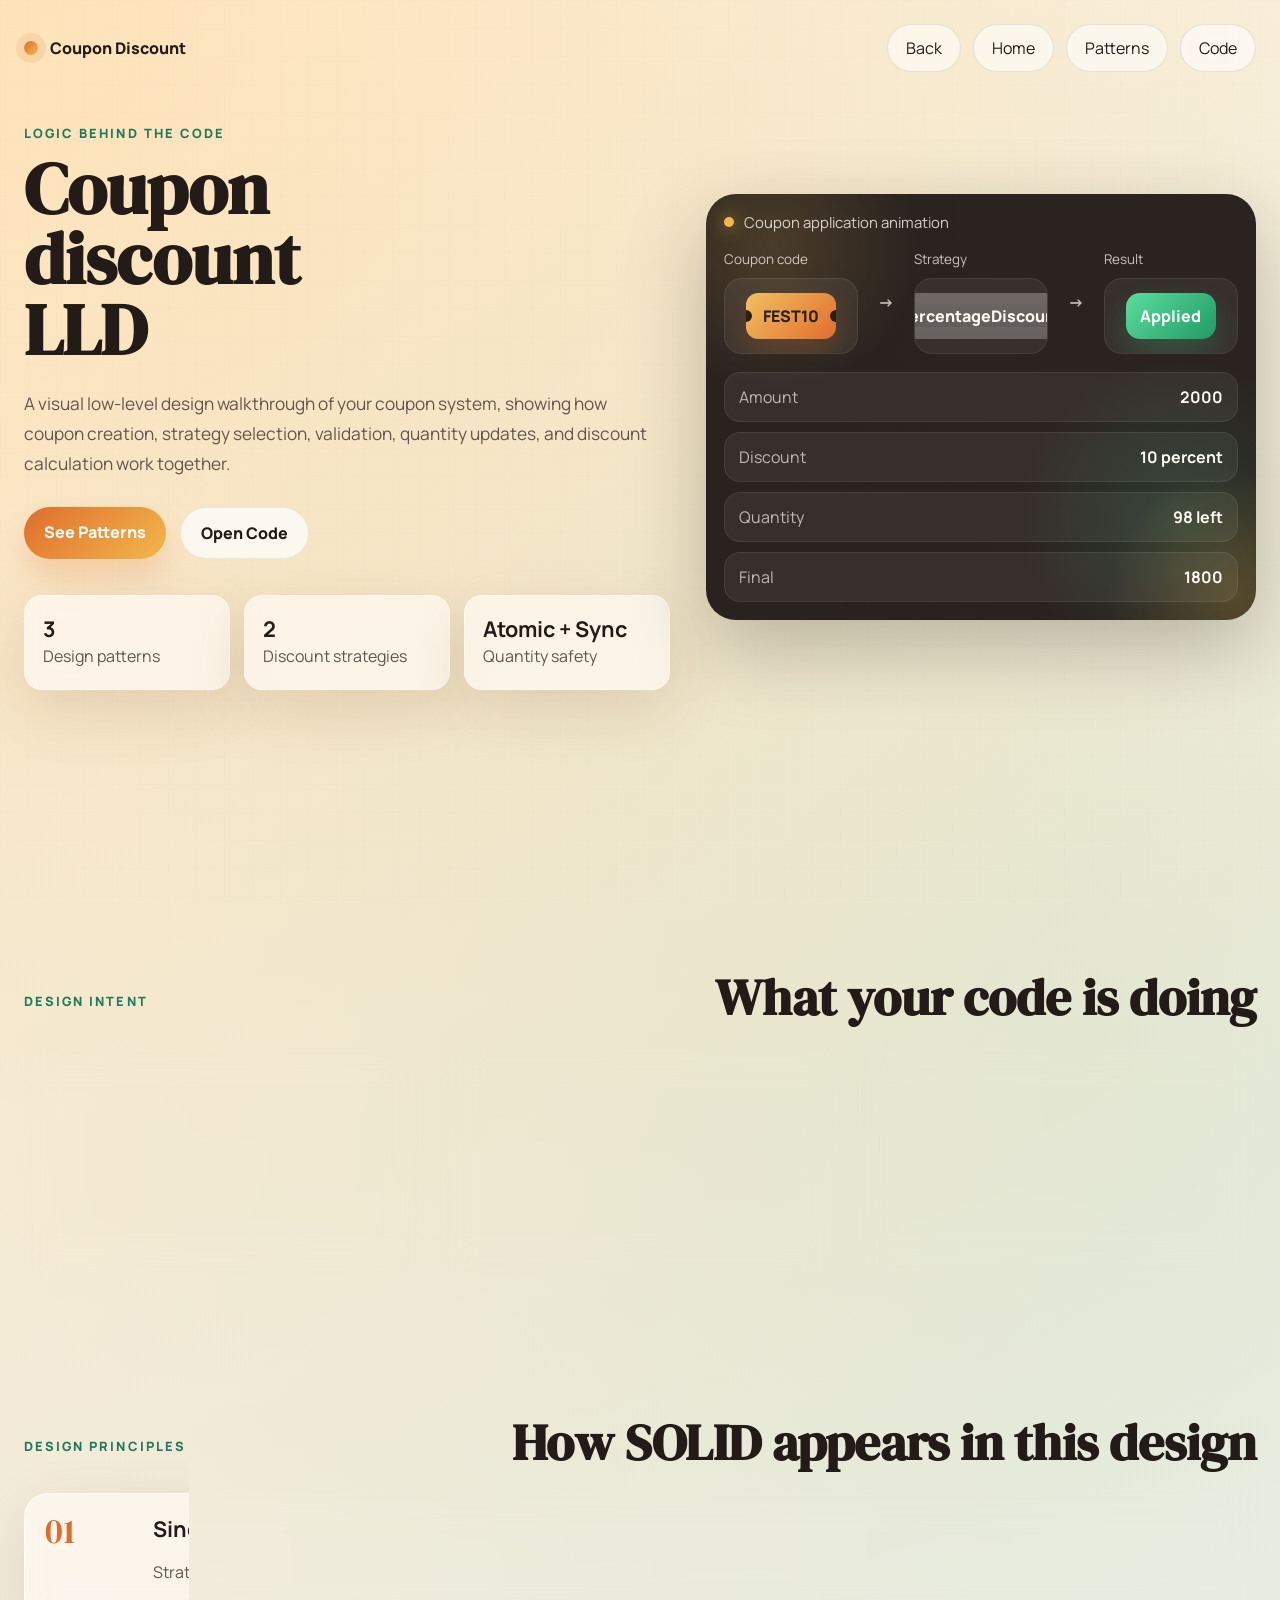
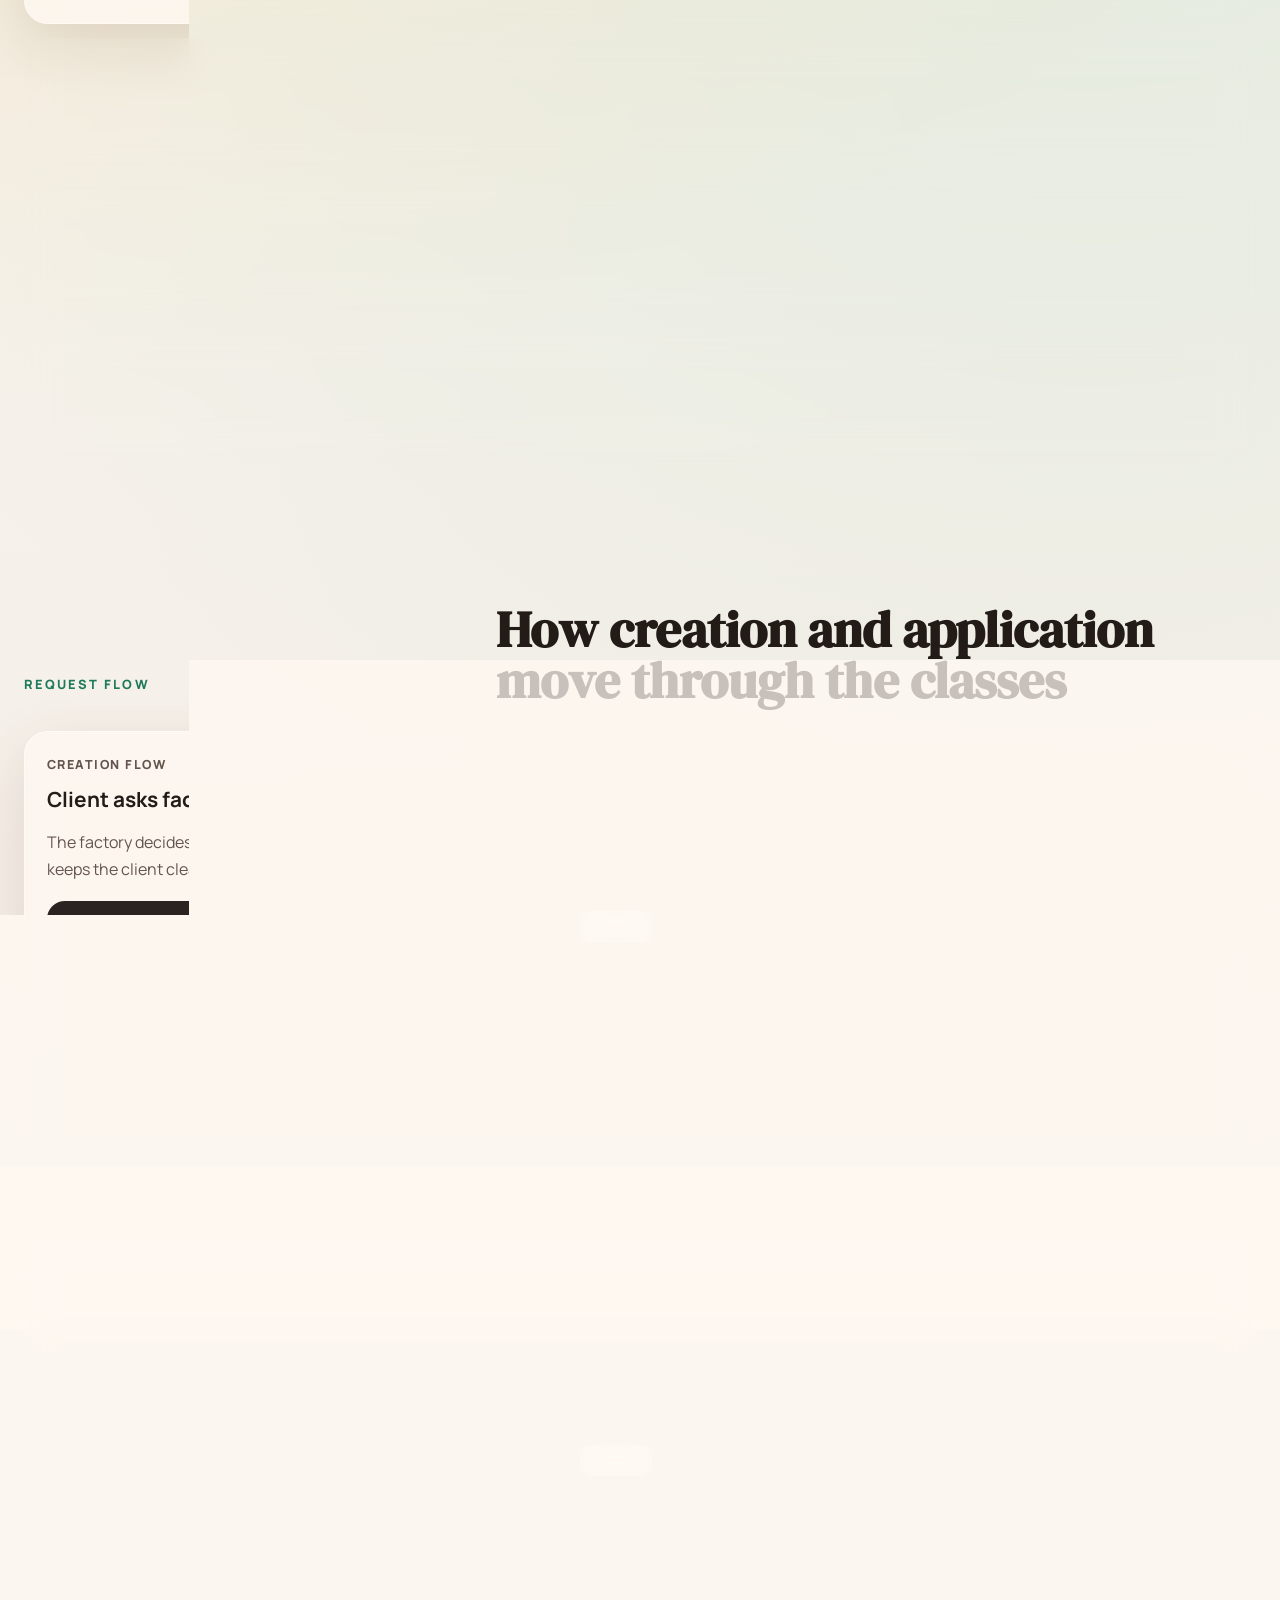
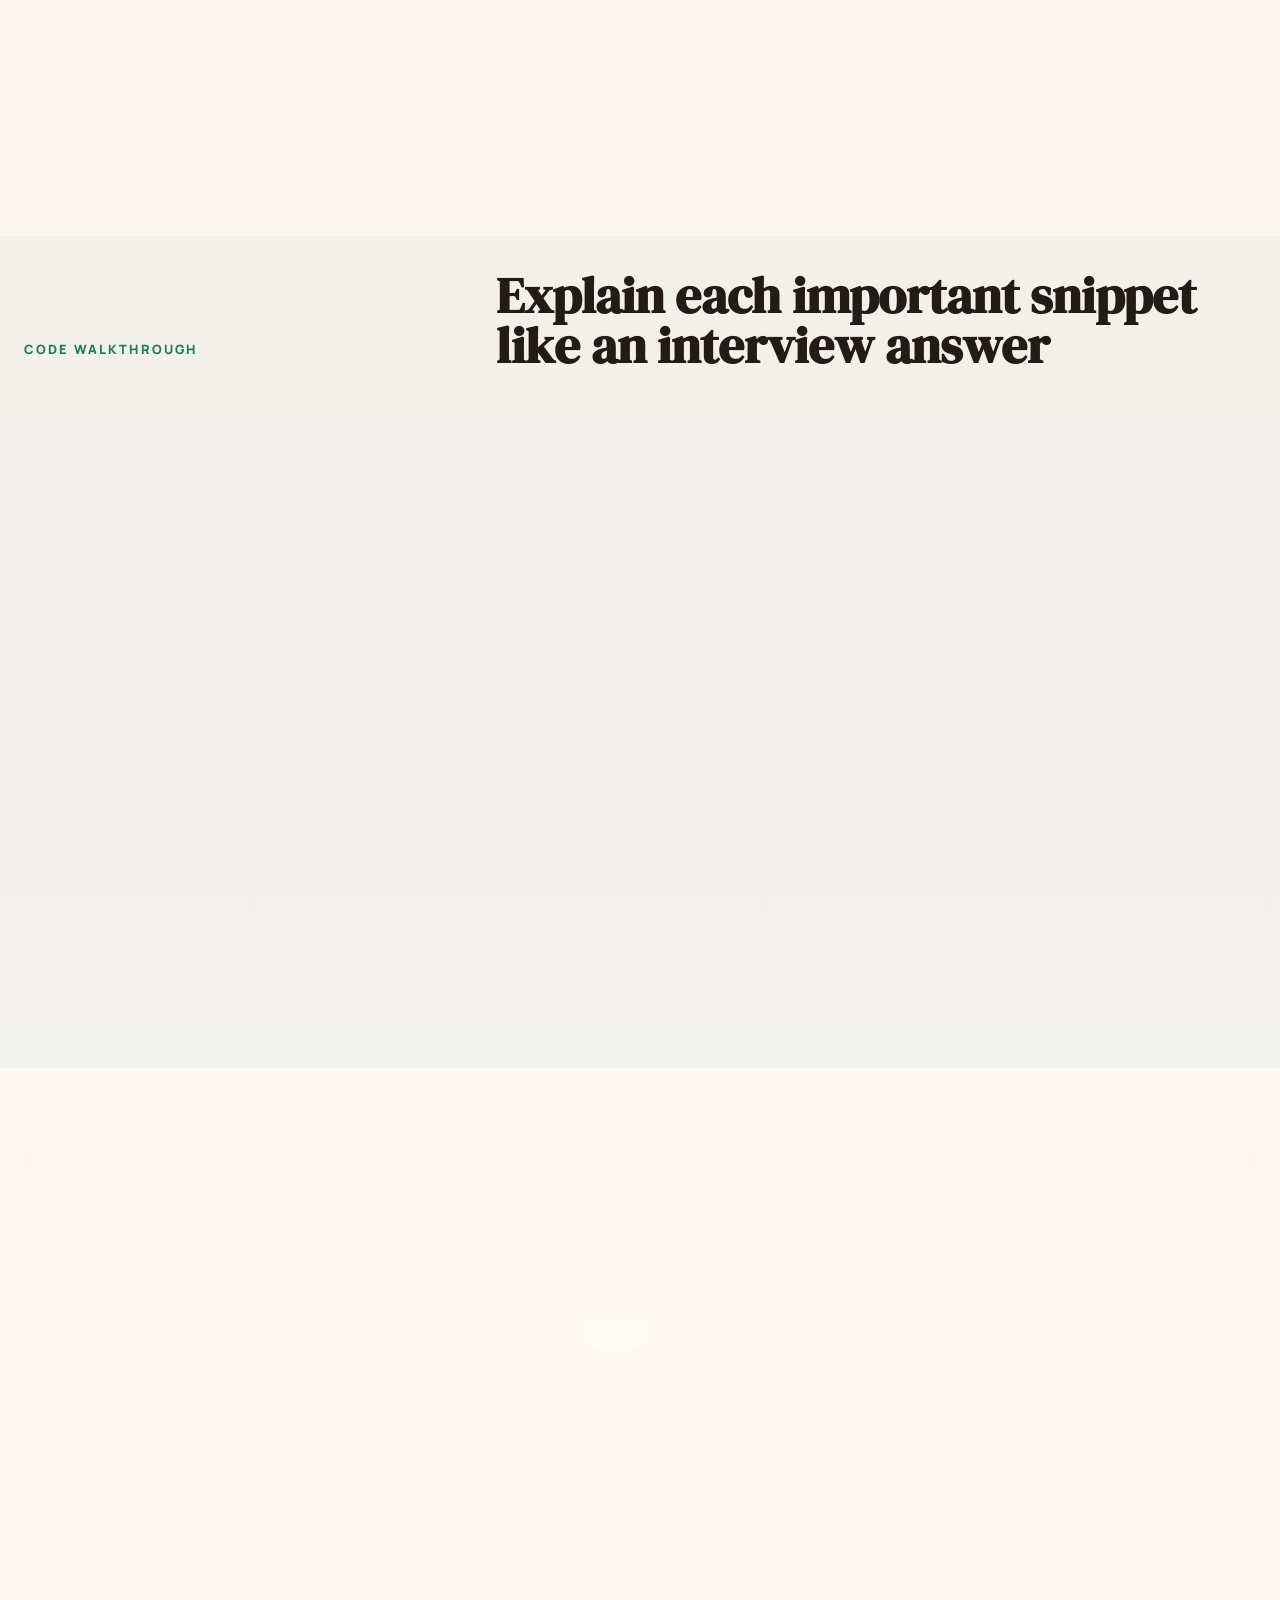
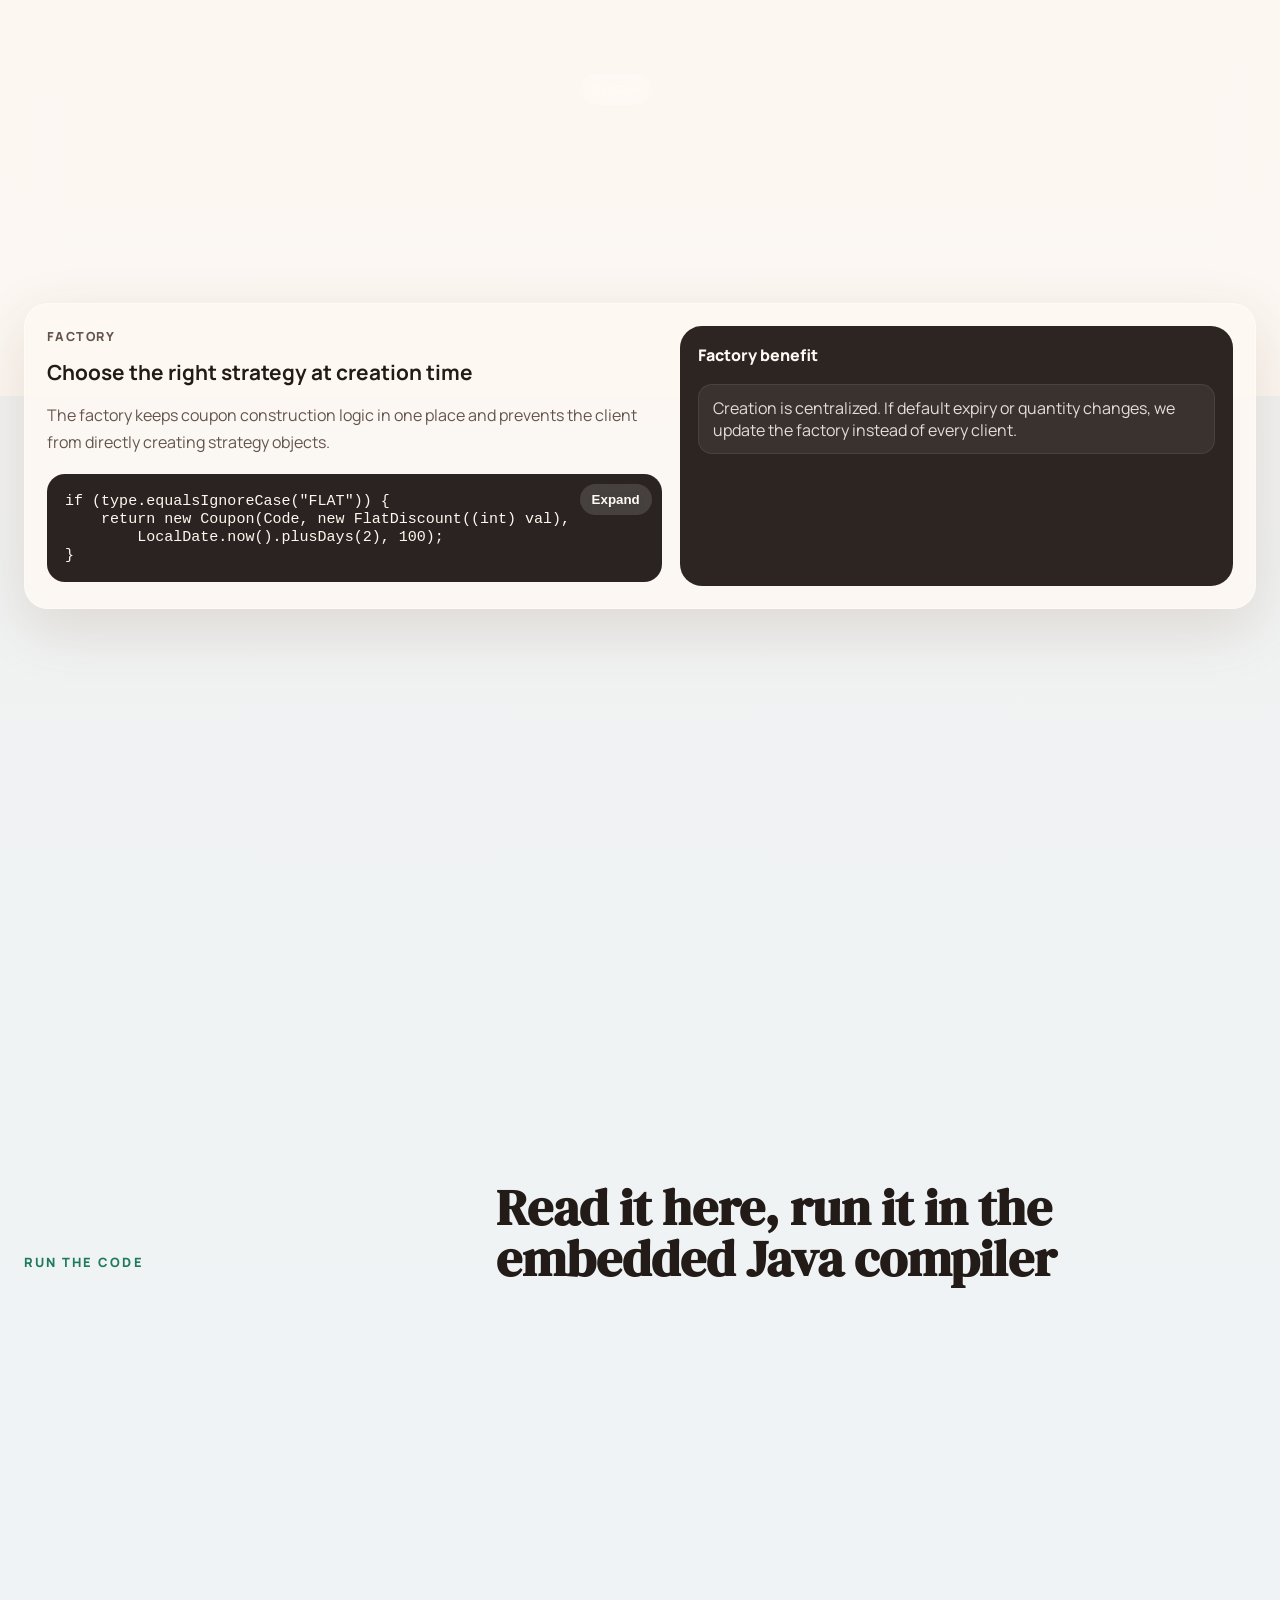
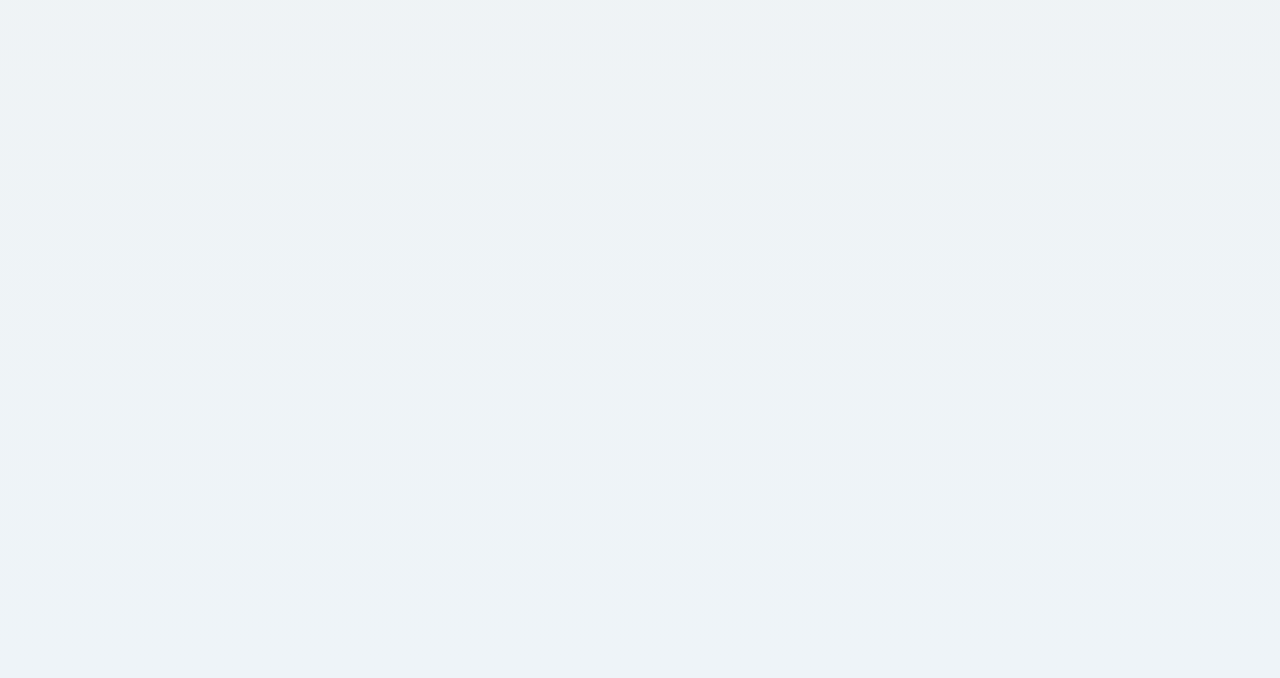
==== coupon-discount-page/index.html @ 46acd551 "Added the parking lot notification and coupon LLd" ====
<!DOCTYPE html>
<html lang="en">
<head>
  <meta charset="UTF-8">
  <meta name="viewport" content="width=device-width, initial-scale=1.0">
  <title>Coupon Discount LLD</title>
  <link rel="preconnect" href="https://fonts.googleapis.com">
  <link rel="preconnect" href="https://fonts.gstatic.com" crossorigin>
  <link href="https://fonts.googleapis.com/css2?family=DM+Serif+Display:ital@0;1&family=Manrope:wght@400;500;600;700;800&display=swap" rel="stylesheet">
  <link rel="stylesheet" href="styles.css">
</head>
<body>
  <div class="page-shell">
    <header class="hero">
      <nav class="topbar">
        <div class="brand">
          <span class="brand-mark"></span>
          <span>Coupon Discount</span>
        </div>
        <div class="nav-group">
          <button class="nav-pill button-pill" id="backButton" type="button">Back</button>
          <a class="nav-pill" href="../index.html">Home</a>
          <a class="nav-pill" href="#patterns">Patterns</a>
          <a class="nav-pill" href="#run-code">Code</a>
        </div>
      </nav>

      <div class="hero-grid">
        <section class="hero-copy">
          <p class="eyebrow">Logic Behind The Code</p>
          <h1>Coupon discount LLD</h1>
          <p class="hero-text">
            A visual low-level design walkthrough of your coupon system, showing how coupon creation,
            strategy selection, validation, quantity updates, and discount calculation work together.
          </p>

          <div class="hero-actions">
            <a class="cta primary" href="#patterns">See Patterns</a>
            <a class="cta secondary" href="#run-code">Open Code</a>
          </div>

          <div class="hero-metrics">
            <article>
              <strong>3</strong>
              <span>Design patterns</span>
            </article>
            <article>
              <strong>2</strong>
              <span>Discount strategies</span>
            </article>
            <article>
              <strong>Atomic + Sync</strong>
              <span>Quantity safety</span>
            </article>
          </div>
        </section>

        <aside class="hero-visual">
          <div class="visual-card">
            <div class="visual-header">
              <span class="status-dot"></span>
              <span>Coupon application animation</span>
            </div>

            <div class="request-flow">
              <div class="flow-column">
                <span class="flow-label">Coupon code</span>
                <div class="flow-stage">
                  <div class="coupon-block incoming" id="heroCoupon">SAVE100</div>
                </div>
              </div>
              <div class="flow-arrow">-&gt;</div>
              <div class="flow-column">
                <span class="flow-label">Strategy</span>
                <div class="flow-stage">
                  <div class="server-block" id="heroStrategy">FlatDiscount</div>
                </div>
              </div>
              <div class="flow-arrow">-&gt;</div>
              <div class="flow-column">
                <span class="flow-label">Result</span>
                <div class="flow-stage">
                  <div class="coupon-block allowed" id="heroDecision">Applied</div>
                </div>
              </div>
            </div>

            <div class="turn-console">
              <div class="console-row">
                <span>Amount</span>
                <strong id="heroAmount">1000</strong>
              </div>
              <div class="console-row">
                <span>Discount</span>
                <strong id="heroDiscount">100 flat</strong>
              </div>
              <div class="console-row">
                <span>Quantity</span>
                <strong id="heroQuantity">99 left</strong>
              </div>
              <div class="console-row">
                <span>Final</span>
                <strong id="heroFinal">900</strong>
              </div>
            </div>
          </div>
        </aside>
      </div>
    </header>

    <main>
      <section class="section" id="patterns">
        <div class="section-heading">
          <p class="eyebrow">Design Intent</p>
          <h2>What your code is doing</h2>
        </div>

        <div class="logic-grid">
          <article class="info-card accent-orange reveal">
            <h3>Strategy Pattern</h3>
            <p><code>DiscountStrategy</code> gives every discount type the same contract. The coupon can apply flat or percentage discounts without knowing the concrete class.</p>
          </article>
          <article class="info-card accent-green reveal">
            <h3>Factory Pattern</h3>
            <p><code>CouponFactory</code> centralizes object creation. The client passes <code>FLAT</code> or <code>PERCENT</code>, and the factory attaches the right strategy.</p>
          </article>
          <article class="info-card accent-blue reveal">
            <h3>Singleton Pattern</h3>
            <p><code>CouponService</code> is one shared in-memory registry. It uses double-checked locking with <code>volatile</code> for safe lazy initialization.</p>
          </article>
        </div>
      </section>

      <section class="section" id="solid">
        <div class="section-heading">
          <p class="eyebrow">Design Principles</p>
          <h2>How SOLID appears in this design</h2>
        </div>

        <div class="timeline">
          <article class="timeline-step reveal">
            <span class="step-number">01</span>
            <div>
              <h3>Single Responsibility Principle</h3>
              <p>Strategy classes calculate discounts, the factory creates coupons, the service manages storage, and the coupon validates and applies itself.</p>
            </div>
          </article>
          <article class="timeline-step reveal">
            <span class="step-number">02</span>
            <div>
              <h3>Open/Closed Principle</h3>
              <p>To add a new discount type, create another class implementing <code>DiscountStrategy</code>. The existing <code>Coupon</code> class stays unchanged.</p>
            </div>
          </article>
          <article class="timeline-step reveal">
            <span class="step-number">03</span>
            <div>
              <h3>Dependency Inversion Principle</h3>
              <p><code>Coupon</code> depends on the abstraction <code>DiscountStrategy</code>, not directly on <code>FlatDiscount</code> or <code>PercentageDiscount</code>.</p>
            </div>
          </article>
          <article class="timeline-step reveal">
            <span class="step-number">04</span>
            <div>
              <h3>Thread Safety</h3>
              <p><code>ConcurrentHashMap</code> protects coupon storage. The synchronized coupon application block keeps validation and quantity decrement atomic.</p>
            </div>
          </article>
        </div>
      </section>

      <section class="section" id="flow">
        <div class="section-heading">
          <p class="eyebrow">Request Flow</p>
          <h2>How creation and application move through the classes</h2>
        </div>

        <div class="algorithm-stack">
          <article class="algorithm-card reveal">
            <div class="algorithm-copy">
              <p class="algorithm-tag">Creation Flow</p>
              <h3>Client asks factory to build a coupon</h3>
              <p>The factory decides which strategy object should be attached to the coupon. This keeps the client clean and avoids strategy creation logic in the UI layer.</p>
              <pre><code>Coupon c = CouponFactory.CreateCoupon(type, code, val);
service.addCoupon(c);</code></pre>
            </div>
            <div class="algorithm-visual">
              <div class="visual-title">Object creation path</div>
              <div class="flow-map">
                <span>Client</span>
                <span>CouponFactory</span>
                <span>DiscountStrategy</span>
                <span>Coupon</span>
                <span>CouponService</span>
              </div>
              <p class="visual-note">Interview line: the client only gives coupon details; the factory hides concrete object construction.</p>
            </div>
          </article>

          <article class="algorithm-card reveal">
            <div class="algorithm-copy">
              <p class="algorithm-tag">Application Flow</p>
              <h3>Service finds coupon, coupon applies strategy</h3>
              <p>The service coordinates the use case, but it does not calculate the discount. The coupon validates itself, decrements quantity, then delegates to the selected strategy.</p>
              <pre><code>double finalAmt = service.applyCoupon(code, amt);</code></pre>
            </div>
            <div class="algorithm-visual">
              <div class="visual-title">Runtime call path</div>
              <div class="flow-map">
                <span>Client</span>
                <span>CouponService</span>
                <span>Coupon</span>
                <span>DiscountStrategy</span>
                <span>Final Amount</span>
              </div>
              <p class="visual-note">Interview line: service coordinates, coupon owns validation, strategy owns discount calculation.</p>
            </div>
          </article>
        </div>
      </section>

      <section class="section" id="snippets">
        <div class="section-heading">
          <p class="eyebrow">Code Walkthrough</p>
          <h2>Explain each important snippet like an interview answer</h2>
        </div>

        <div class="algorithm-stack">
          <article class="algorithm-card reveal">
            <div class="algorithm-copy">
              <p class="algorithm-tag">Interface</p>
              <h3>One contract for all discounts</h3>
              <p><code>DiscountStrategy</code> lets the coupon use any discount algorithm through one method.</p>
              <pre><code>interface DiscountStrategy {
    long applyDiscount(long amount);
}</code></pre>
            </div>
            <div class="algorithm-visual">
              <div class="visual-title">Why this matters</div>
              <div class="reason-card">If tomorrow we add cashback, festival, or loyalty discount, we only add another strategy implementation.</div>
            </div>
          </article>

          <article class="algorithm-card reveal">
            <div class="algorithm-copy">
              <p class="algorithm-tag">Concrete Strategies</p>
              <h3>Flat and percentage discounts</h3>
              <p>Each class owns one calculation rule, so the logic stays small and testable.</p>
              <pre><code>class FlatDiscount implements DiscountStrategy {
    public long applyDiscount(long amount) {
        return amount - flatDiscountAmount;
    }
}

class PercentageDiscount implements DiscountStrategy {
    public long applyDiscount(long amount) {
        return amount - (amount * flatDiscountAmountPercentage / 100);
    }
}</code></pre>
            </div>
            <div class="algorithm-visual">
              <div class="visual-title">Interview answer</div>
              <div class="reason-card">These are concrete strategies. They follow SRP because each class handles only one discount formula.</div>
            </div>
          </article>

          <article class="algorithm-card reveal">
            <div class="algorithm-copy">
              <p class="algorithm-tag">Coupon Entity</p>
              <h3>Coupon keeps state and delegates calculation</h3>
              <p>The constructor receives the strategy, which keeps coupon independent from concrete discount classes.</p>
              <pre><code>class Coupon {
    protected String Code;
    private DiscountStrategy strategy;
    private LocalDate expiryDate;
    private AtomicInteger quantity;
}</code></pre>
            </div>
            <div class="algorithm-visual">
              <div class="visual-title">Design principle</div>
              <div class="reason-card">This is dependency injection. Coupon depends on the interface, so it follows Dependency Inversion.</div>
            </div>
          </article>

          <article class="algorithm-card reveal">
            <div class="algorithm-copy">
              <p class="algorithm-tag">Validation + Quantity</p>
              <h3>The critical thread-safe block</h3>
              <p>The check and decrement happen inside one lock so two users cannot consume the same last coupon.</p>
              <pre><code>public long applyCoupon(long amt) {
    synchronized (this) {
        if (!isValidCoupon()) {
            throw new RuntimeException("Invalid coupon");
        }
        quantity.decrementAndGet();
        return strategy.applyDiscount(amt);
    }
}</code></pre>
            </div>
            <div class="algorithm-visual">
              <div class="visual-title">Concurrency note</div>
              <div class="reason-card">AtomicInteger protects individual operations, but the full check-then-decrement decision needs synchronization.</div>
            </div>
          </article>

          <article class="algorithm-card reveal">
            <div class="algorithm-copy">
              <p class="algorithm-tag">Factory</p>
              <h3>Choose the right strategy at creation time</h3>
              <p>The factory keeps coupon construction logic in one place and prevents the client from directly creating strategy objects.</p>
              <pre><code>if (type.equalsIgnoreCase("FLAT")) {
    return new Coupon(Code, new FlatDiscount((int) val),
        LocalDate.now().plusDays(2), 100);
}</code></pre>
            </div>
            <div class="algorithm-visual">
              <div class="visual-title">Factory benefit</div>
              <div class="reason-card">Creation is centralized. If default expiry or quantity changes, we update the factory instead of every client.</div>
            </div>
          </article>

          <article class="algorithm-card reveal">
            <div class="algorithm-copy">
              <p class="algorithm-tag">Singleton Service</p>
              <h3>One shared coupon registry</h3>
              <p>The service uses double-checked locking with <code>volatile</code> so only one instance is created safely.</p>
              <pre><code>public static CouponService getInstance() {
    if (instance == null) {
        synchronized (CouponService.class) {
            if (instance == null) {
                instance = new CouponService();
            }
        }
    }
    return instance;
}</code></pre>
            </div>
            <div class="algorithm-visual">
              <div class="visual-title">Service role</div>
              <div class="reason-card">The service stores coupons in a ConcurrentHashMap and delegates discount application to the coupon object.</div>
            </div>
          </article>
        </div>
      </section>

      <section class="section" id="run-code">
        <div class="section-heading">
          <p class="eyebrow">Run The Code</p>
          <h2>Read it here, run it in the embedded Java compiler</h2>
        </div>

        <div class="compiler-layout">
          <article class="panel code-panel reveal">
            <div class="code-panel-header">
              <div>
                <h3>Java Source</h3>
                <p class="compiler-note">This version is compiler-friendly: no package line, class name is <code>Main</code>, and it runs an automatic coupon demo without console input.</p>
              </div>
              <div class="code-actions">
                <button class="copy-button" id="copyCodeButton" type="button">Copy code</button>
                <button class="copy-button secondary-button icon-button" id="expandCodeButton" type="button" aria-label="Expand full code"><span class="expand-icon" aria-hidden="true"></span></button>
              </div>
            </div>
            <textarea id="javaSource" class="code-textarea" spellcheck="false" readonly>import java.time.LocalDate;
import java.util.Map;
import java.util.concurrent.ConcurrentHashMap;
import java.util.concurrent.atomic.AtomicInteger;

interface DiscountStrategy{
    public long applyDiscount(long amount);
}

class FlatDiscount implements DiscountStrategy{

    private long flatDiscountAmount;
    FlatDiscount(int flatamt){
        this.flatDiscountAmount = flatamt;
    }
    @Override
    public long applyDiscount(long amount){
        return amount - flatDiscountAmount;
    }
}

class PercentageDiscount implements DiscountStrategy{

    private long flatDiscountAmountPercentage;
    PercentageDiscount(int flatamt){
        this.flatDiscountAmountPercentage = flatamt;
    }
    @Override
    public long applyDiscount(long amount){
        return amount - (amount * flatDiscountAmountPercentage / 100);
    }
}

class Coupon{
    protected String Code;
    private DiscountStrategy strategy;
    private LocalDate expiryDate;
    private AtomicInteger quantity;

    public Coupon(String code, DiscountStrategy strategy, LocalDate expiryDate, int quantity) {
        Code = code;
        this.strategy = strategy;
        this.expiryDate = expiryDate;
        this.quantity = new AtomicInteger(quantity);
    }

    public boolean isValidCoupon(){
        return LocalDate.now().isBefore(expiryDate) && quantity.get() > 0;
    }

    public long applyCoupon(long amt){
        synchronized (this) {
            if (!isValidCoupon()) {
                throw new RuntimeException("Invalid coupon");
            }
            quantity.decrementAndGet();
            return strategy.applyDiscount(amt);
        }
    }

    public int getQuantity() { return quantity.get(); }
    public LocalDate getExpiryDate() { return expiryDate; }
}

class CouponFactory{

    public static Coupon CreateCoupon(String type,String Code,long val){
        if (type == null) throw new RuntimeException("Invalid Coupon Details");
        if (type.equalsIgnoreCase("FLAT")){
            return new Coupon(Code, new FlatDiscount((int) val), LocalDate.now().plusDays(2), 100);
        } else if (type.equalsIgnoreCase("PERCENT")){
            return new Coupon(Code, new PercentageDiscount((int) val), LocalDate.now().plusDays(2), 100);
        } else {
            throw new RuntimeException("Invalid Coupon Details");
        }
    }
}

class CouponService {

    private static volatile CouponService instance;
    private final Map<String, Coupon> coupons = new ConcurrentHashMap<>();

    private CouponService() {}

    public static CouponService getInstance() {
        if (instance == null) {
            synchronized (CouponService.class) {
                if (instance == null) {
                    instance = new CouponService();
                }
            }
        }
        return instance;
    }

    public void addCoupon(Coupon coupon) {
        coupons.put(coupon.Code, coupon);
    }

    public double applyCoupon(String code, long amount) {
        Coupon coupon = coupons.get(code);
        if (coupon == null) throw new RuntimeException("Coupon not found");
        return coupon.applyCoupon(amount);
    }

    public Map<String, Coupon> getAllCoupons() {
        return new ConcurrentHashMap<>(coupons);
    }
}

public class Main {

    public static void main(String[] args) {
        CouponService service = CouponService.getInstance();

        Coupon flatCoupon = CouponFactory.CreateCoupon("FLAT", "SAVE100", 100);
        Coupon percentCoupon = CouponFactory.CreateCoupon("PERCENT", "FEST10", 10);

        service.addCoupon(flatCoupon);
        service.addCoupon(percentCoupon);

        System.out.println("Coupons added successfully");
        printCoupons(service);

        applyAndPrint(service, "SAVE100", 1000);
        applyAndPrint(service, "FEST10", 2000);
        applyAndPrint(service, "SAVE100", 750);

        System.out.println();
        System.out.println("Coupons after usage");
        printCoupons(service);
    }

    private static void applyAndPrint(CouponService service, String code, long amount) {
        double finalAmount = service.applyCoupon(code, amount);
        System.out.println();
        System.out.println("Coupon applied: " + code);
        System.out.println("Original amount: " + amount);
        System.out.println("Final amount: " + finalAmount);
    }

    private static void printCoupons(CouponService service) {
        System.out.println();
        service.getAllCoupons().values().forEach(coupon ->
            System.out.println(coupon.Code + " | qty=" + coupon.getQuantity() + " | exp=" + coupon.getExpiryDate())
        );
    }
}</textarea>
          </article>

          <article class="panel compiler-panel reveal">
            <h3>Embedded Compiler</h3>
            <p class="compiler-note">Copy the Java source on the left and paste it into the compiler. It runs directly with sample coupons, so no manual input is required.</p>
            <iframe
              class="compiler-frame"
              title="Embedded Java Compiler"
              src="https://onecompiler.com/embed/java?theme=light&amp;hideLanguageSelection=true"
              loading="lazy"
              frameborder="0"></iframe>
          </article>
        </div>
      </section>
    </main>
  </div>

  <div class="code-modal" id="codeModal" aria-hidden="true">
    <div class="modal-toolbar">
      <strong id="codeModalTitle">CouponDiscount.java</strong>
      <button class="copy-button secondary-button" id="closeCodeButton" type="button">Close</button>
    </div>
    <textarea id="expandedJavaSource" class="modal-code" spellcheck="false" readonly></textarea>
  </div>

  <script src="script.js"></script>
</body>
</html>
---- coupon-discount-page/styles.css ----
:root {
  --panel: rgba(255, 249, 242, 0.75);
  --ink: #221b18;
  --muted: #63554e;
  --accent: #df6d2d;
  --accent-2: #1f7a5c;
  --accent-3: #1773b0;
  --allow: #38c786;
  --reject: #e06257;
  --incoming: #f3c060;
  --shadow: 0 20px 60px rgba(109, 60, 23, 0.14);
  --radius: 24px;
}

* { box-sizing: border-box; }
html { scroll-behavior: smooth; }

body {
  margin: 0;
  font-family: "Manrope", sans-serif;
  color: var(--ink);
  background:
    radial-gradient(circle at top left, rgba(255, 205, 130, 0.5), transparent 28%),
    radial-gradient(circle at 85% 15%, rgba(63, 173, 122, 0.15), transparent 25%),
    linear-gradient(180deg, #fff9f2 0%, #f4efe8 36%, #eef4f8 100%);
}

body::before {
  content: "";
  position: fixed;
  inset: 0;
  pointer-events: none;
  opacity: 0.35;
  background-image:
    linear-gradient(rgba(34, 27, 24, 0.02) 1px, transparent 1px),
    linear-gradient(90deg, rgba(34, 27, 24, 0.02) 1px, transparent 1px);
  background-size: 28px 28px;
}

.page-shell {
  width: min(1500px, calc(100% - 48px));
  margin: 0 auto;
  position: relative;
  z-index: 1;
}

.hero { min-height: 100vh; padding: 24px 0 60px; }

.topbar {
  display: flex;
  justify-content: space-between;
  align-items: center;
  margin-bottom: 52px;
}

.brand {
  display: inline-flex;
  align-items: center;
  gap: 12px;
  font-weight: 800;
}

.brand-mark {
  width: 14px;
  height: 14px;
  border-radius: 50%;
  background: linear-gradient(135deg, var(--accent), #f2b84b);
  box-shadow: 0 0 0 8px rgba(223, 109, 45, 0.12);
}

.nav-group { display: flex; gap: 12px; flex-wrap: wrap; }
.nav-pill, .cta { text-decoration: none; color: inherit; }

.nav-pill {
  border: 1px solid rgba(34, 27, 24, 0.1);
  padding: 12px 18px;
  border-radius: 999px;
  background: rgba(255, 255, 255, 0.58);
  backdrop-filter: blur(12px);
}

.button-pill { font: inherit; cursor: pointer; }

.hero-grid {
  display: grid;
  grid-template-columns: 1.08fr 0.92fr;
  gap: 36px;
  align-items: center;
}

.eyebrow {
  margin: 0 0 12px;
  text-transform: uppercase;
  letter-spacing: 0.16em;
  font-size: 0.8rem;
  color: var(--accent-2);
  font-weight: 800;
}

.hero-copy h1, .section-heading h2 {
  margin: 0;
  font-family: "DM Serif Display", serif;
  letter-spacing: 0;
  line-height: 0.98;
}

.hero-copy h1 { font-size: clamp(2.8rem, 5.6vw, 4.8rem); max-width: 10ch; }

.hero-text {
  margin: 24px 0 0;
  font-size: 1.08rem;
  line-height: 1.75;
  max-width: 60ch;
  color: var(--muted);
}

.hero-actions {
  display: flex;
  gap: 14px;
  flex-wrap: wrap;
  margin-top: 28px;
}

.cta {
  padding: 14px 20px;
  border-radius: 999px;
  font-weight: 800;
}

.cta.primary {
  background: linear-gradient(135deg, var(--accent), #f2b84b);
  color: #fffdf9;
  box-shadow: 0 18px 28px rgba(223, 109, 45, 0.2);
}

.cta.secondary {
  background: rgba(255, 255, 255, 0.72);
  border: 1px solid rgba(34, 27, 24, 0.08);
}

.hero-metrics {
  margin-top: 36px;
  display: grid;
  grid-template-columns: repeat(3, minmax(0, 1fr));
  gap: 14px;
}

.hero-metrics article,
.panel,
.info-card,
.timeline-step,
.algorithm-card {
  background: var(--panel);
  backdrop-filter: blur(16px);
  border: 1px solid rgba(255, 255, 255, 0.42);
  box-shadow: var(--shadow);
}

.hero-metrics article { padding: 18px; border-radius: 18px; }
.hero-metrics strong { display: block; font-size: 1.35rem; }
.hero-metrics span,
.info-card p,
.algorithm-copy p,
.timeline-step p,
.compiler-note,
.visual-note { color: var(--muted); line-height: 1.7; }

.visual-card {
  background:
    radial-gradient(circle at 12% 12%, rgba(243, 192, 96, 0.16), transparent 24%),
    radial-gradient(circle at 86% 76%, rgba(56, 199, 134, 0.14), transparent 28%),
    rgba(34, 27, 24, 0.96);
  color: #fffaf3;
  border-radius: 30px;
  padding: 18px;
  box-shadow: 0 28px 80px rgba(34, 27, 24, 0.26);
  position: relative;
  overflow: hidden;
}

.visual-card::before {
  content: "";
  position: absolute;
  inset: 0;
  opacity: 0.18;
  background:
    linear-gradient(115deg, transparent 0 38%, rgba(255, 255, 255, 0.18) 46%, transparent 54% 100%),
    repeating-linear-gradient(90deg, rgba(255, 255, 255, 0.04) 0 1px, transparent 1px 26px);
  transform: translateX(-70%);
  animation: panelSweep 5.5s ease-in-out infinite;
}

.visual-card::after {
  content: "";
  position: absolute;
  inset: auto -20% -25% auto;
  width: 260px;
  height: 260px;
  border-radius: 50%;
  background: radial-gradient(circle, rgba(242, 184, 75, 0.22), transparent 70%);
  animation: glowDrift 6s ease-in-out infinite alternate;
}

.visual-header {
  display: flex;
  align-items: center;
  gap: 10px;
  color: rgba(255, 250, 243, 0.8);
  font-size: 0.93rem;
}

.status-dot {
  width: 10px;
  height: 10px;
  border-radius: 50%;
  background: #f2b84b;
  box-shadow: 0 0 18px rgba(242, 184, 75, 0.8);
}

.request-flow,
.algorithm-flow {
  display: grid;
  grid-template-columns: 1fr 40px 1fr 40px 1fr;
  gap: 8px;
  align-items: center;
}

.request-flow { margin: 18px 0; }

.flow-column,
.algorithm-stage {
  display: grid;
  gap: 10px;
}

.flow-label {
  color: rgba(255, 250, 243, 0.75);
  font-size: 0.84rem;
}

.flow-stage {
  position: relative;
  min-height: 76px;
  display: grid;
  place-items: center;
  border-radius: 18px;
  background: rgba(255, 255, 255, 0.06);
  border: 1px solid rgba(255, 255, 255, 0.08);
  overflow: hidden;
}

.flow-stage::before {
  content: "";
  position: absolute;
  inset: 10px auto 10px -35%;
  width: 34%;
  border-radius: 999px;
  background: linear-gradient(90deg, transparent, rgba(255, 255, 255, 0.18), transparent);
  animation: stageScan 2.2s ease-in-out infinite;
}

.flow-arrow {
  position: relative;
  text-align: center;
  color: rgba(255, 250, 243, 0.72);
  font-weight: 800;
  animation: arrowPulse 1.4s ease-in-out infinite;
}

.flow-arrow::after {
  content: "";
  position: absolute;
  left: -12px;
  right: -12px;
  top: 50%;
  height: 2px;
  background: linear-gradient(90deg, transparent, rgba(243, 192, 96, 0.9), transparent);
  transform: translateY(-50%) scaleX(0);
  transform-origin: left;
  animation: flowLine 2.2s ease-in-out infinite;
}

.coupon-block,
.server-block {
  min-width: 90px;
  padding: 12px 14px;
  border-radius: 14px;
  text-align: center;
  font-weight: 800;
  transition: transform 320ms ease, background 320ms ease, color 320ms ease;
  position: relative;
  z-index: 1;
}

.coupon-block.incoming {
  background: linear-gradient(135deg, #f3c060, #df6d2d);
  color: #2a211d;
  border-radius: 12px;
  box-shadow: 0 16px 30px rgba(223, 109, 45, 0.2);
  animation: ticketFloat 2.6s ease-in-out infinite;
}

.coupon-block.incoming::before,
.coupon-block.incoming::after {
  content: "";
  position: absolute;
  top: 50%;
  width: 12px;
  height: 12px;
  border-radius: 50%;
  background: rgba(34, 27, 24, 0.96);
  transform: translateY(-50%);
}

.coupon-block.incoming::before { left: -6px; }
.coupon-block.incoming::after { right: -6px; }

.coupon-block.incoming,
.coupon-block.allowed,
.coupon-block.rejected,
.server-block {
  overflow: hidden;
}

.coupon-block.incoming::marker {
  content: "";
}

.coupon-block.allowed {
  background: linear-gradient(135deg, #5bdd9d, #229a66);
  color: #f7fffb;
  box-shadow: 0 16px 30px rgba(56, 199, 134, 0.22);
  animation: resultPulse 2.4s ease-in-out infinite;
}

.coupon-block.rejected {
  background: linear-gradient(135deg, #ef847b, #c4443c);
  color: #fff7f6;
  box-shadow: 0 16px 30px rgba(224, 98, 87, 0.22);
  animation: rejectedShake 2.4s ease-in-out infinite;
}

.server-block {
  background:
    linear-gradient(180deg, rgba(255, 255, 255, 0.18), rgba(255, 255, 255, 0.08)),
    rgba(255, 255, 255, 0.12);
  color: #fffaf3;
  box-shadow: inset 0 -12px 0 rgba(255, 255, 255, 0.06);
  animation: strategyLift 2.8s ease-in-out infinite;
}

.server-block::after,
.coupon-block.allowed::after,
.coupon-block.rejected::after {
  content: "";
  position: absolute;
  inset: 0;
  background: linear-gradient(110deg, transparent 0 35%, rgba(255, 255, 255, 0.28) 48%, transparent 62% 100%);
  transform: translateX(-120%);
  animation: chipShimmer 2.8s ease-in-out infinite;
}

.turn-console {
  position: relative;
  z-index: 1;
  display: grid;
  gap: 10px;
}

.console-row {
  position: relative;
  display: flex;
  justify-content: space-between;
  gap: 14px;
  padding: 13px 14px;
  border-radius: 16px;
  background: rgba(255, 255, 255, 0.06);
  border: 1px solid rgba(255, 255, 255, 0.08);
  overflow: hidden;
  animation: rowRise 550ms ease both;
}

.console-row span { color: rgba(255, 250, 243, 0.68); }
.console-row strong { position: relative; z-index: 1; }

.console-row::after {
  content: "";
  position: absolute;
  inset: 0;
  background: linear-gradient(90deg, transparent, rgba(243, 192, 96, 0.12), transparent);
  transform: translateX(-100%);
}

.visual-card.is-updating .coupon-block,
.visual-card.is-updating .server-block {
  animation-name: popIn;
  animation-duration: 520ms;
  animation-timing-function: cubic-bezier(0.2, 0.9, 0.2, 1.2);
}

.visual-card.is-updating .console-row::after {
  animation: dataSweep 700ms ease;
}

@keyframes panelSweep {
  0%, 35% { transform: translateX(-70%); }
  70%, 100% { transform: translateX(70%); }
}

@keyframes glowDrift {
  from { transform: translate(-10px, 6px) scale(0.95); }
  to { transform: translate(18px, -12px) scale(1.08); }
}

@keyframes stageScan {
  0%, 22% { transform: translateX(0); opacity: 0; }
  45% { opacity: 1; }
  78%, 100% { transform: translateX(420%); opacity: 0; }
}

@keyframes arrowPulse {
  0%, 100% { transform: translateX(0); color: rgba(255, 250, 243, 0.62); }
  50% { transform: translateX(3px); color: #f3c060; }
}

@keyframes flowLine {
  0%, 18% { transform: translateY(-50%) scaleX(0); opacity: 0; }
  42% { opacity: 1; }
  78%, 100% { transform: translateY(-50%) scaleX(1); opacity: 0; }
}

@keyframes ticketFloat {
  0%, 100% { transform: rotate(-1deg) translateY(0); }
  50% { transform: rotate(1deg) translateY(-4px); }
}

@keyframes strategyLift {
  0%, 100% { transform: translateY(0); }
  50% { transform: translateY(-3px); }
}

@keyframes resultPulse {
  0%, 100% { transform: scale(1); }
  50% { transform: scale(1.04); }
}

@keyframes rejectedShake {
  0%, 100% { transform: translateX(0); }
  45% { transform: translateX(-2px); }
  55% { transform: translateX(2px); }
}

@keyframes chipShimmer {
  0%, 35% { transform: translateX(-120%); }
  70%, 100% { transform: translateX(120%); }
}

@keyframes rowRise {
  from { opacity: 0; transform: translateY(8px); }
  to { opacity: 1; transform: translateY(0); }
}

@keyframes dataSweep {
  from { transform: translateX(-100%); }
  to { transform: translateX(100%); }
}

@keyframes popIn {
  from { transform: translateY(8px) scale(0.94); }
  to { transform: translateY(0) scale(1); }
}

.section { padding: 72px 0; }

.section-heading {
  display: flex;
  justify-content: space-between;
  gap: 24px;
  align-items: end;
  margin-bottom: 26px;
}

.section-heading h2 {
  font-size: clamp(2.1rem, 4vw, 3.8rem);
  max-width: 760px;
}

.logic-grid {
  display: grid;
  grid-template-columns: repeat(3, minmax(0, 1fr));
  gap: 18px;
}

.info-card {
  border-radius: var(--radius);
  padding: 24px;
  border-top: 5px solid var(--accent);
}

.info-card h3,
.algorithm-copy h3,
.timeline-step h3,
.code-panel h3 {
  margin: 0 0 10px;
  font-size: 1.35rem;
}

.accent-green { border-top-color: var(--accent-2); }
.accent-blue { border-top-color: var(--accent-3); }

pre {
  position: relative;
  margin: 18px 0 0;
  padding: 18px;
  border-radius: 18px;
  background: rgba(34, 27, 24, 0.96);
  color: #fff7ee;
  overflow-x: auto;
}

code { font-family: "Courier New", monospace; font-size: 0.94em; }

.snippet-expand-button {
  position: absolute;
  top: 10px;
  right: 10px;
  border: 0;
  border-radius: 999px;
  padding: 8px 12px;
  background: rgba(255, 255, 255, 0.14);
  color: #fffaf3;
  font-weight: 800;
  cursor: pointer;
  backdrop-filter: blur(10px);
}

.timeline { display: grid; gap: 14px; }

.timeline-step {
  border-radius: 24px;
  padding: 20px;
  display: grid;
  grid-template-columns: 90px 1fr;
  gap: 18px;
}

.step-number {
  font-family: "DM Serif Display", serif;
  font-size: 2.2rem;
  color: var(--accent);
  line-height: 1;
}

.algorithm-stack { display: grid; gap: 18px; }

.algorithm-card {
  border-radius: var(--radius);
  padding: 22px;
  display: grid;
  grid-template-columns: 1fr 0.9fr;
  gap: 18px;
}

.algorithm-tag {
  margin: 0 0 10px;
  font-size: 0.78rem;
  font-weight: 800;
  letter-spacing: 0.12em;
  text-transform: uppercase;
  color: var(--accent-2);
}

.algorithm-copy h3 { margin: 0 0 12px; font-size: 1.3rem; }

.algorithm-visual {
  border-radius: 22px;
  padding: 18px;
  background: rgba(34, 27, 24, 0.95);
  color: #fffaf3;
  min-height: 260px;
}

.visual-title { font-weight: 800; margin-bottom: 18px; }

.reason-card,
.flow-map span {
  margin: 14px 0;
  padding: 12px 14px;
  border-radius: 14px;
  background: rgba(255, 255, 255, 0.06);
  border: 1px solid rgba(255, 255, 255, 0.08);
  color: rgba(255, 250, 243, 0.86);
}

.flow-map {
  display: grid;
  gap: 10px;
}

.flow-map span {
  margin: 0;
  font-weight: 800;
}

.compiler-layout {
  display: grid;
  grid-template-columns: 1fr 1fr;
  gap: 18px;
}

.code-panel,
.compiler-panel {
  border-radius: var(--radius);
  padding: 24px;
  min-height: 820px;
}

.code-panel-header {
  display: flex;
  justify-content: space-between;
  align-items: center;
  gap: 12px;
  margin-bottom: 12px;
}

.code-panel-header h3 { margin-bottom: 4px; }
.compiler-note { margin: 0; }

.code-actions {
  display: flex;
  gap: 10px;
  flex-wrap: wrap;
  justify-content: flex-end;
}

.copy-button {
  border: 0;
  border-radius: 999px;
  padding: 11px 16px;
  background: linear-gradient(135deg, var(--accent), #f2b84b);
  color: #fffaf3;
  font-weight: 800;
  cursor: pointer;
  box-shadow: 0 14px 24px rgba(223, 109, 45, 0.18);
}

.secondary-button {
  background: rgba(255, 255, 255, 0.72);
  color: var(--ink);
  border: 1px solid rgba(34, 27, 24, 0.1);
  box-shadow: none;
}

.code-textarea {
  width: 100%;
  min-height: 680px;
  resize: vertical;
  border-radius: 20px;
  border: 1px solid rgba(34, 27, 24, 0.12);
  background: rgba(34, 27, 24, 0.96);
  color: #fff7ee;
  padding: 18px;
  line-height: 1.55;
  font-size: 0.92rem;
  font-family: "Courier New", monospace;
}

.compiler-frame {
  width: 100%;
  min-height: 710px;
  margin-top: 14px;
  border: 1px solid rgba(34, 27, 24, 0.1);
  border-radius: 20px;
  background: #fff;
}

.code-modal {
  position: fixed;
  inset: 0;
  z-index: 20;
  display: none;
  grid-template-rows: auto 1fr;
  background: rgba(18, 15, 13, 0.98);
  padding: 18px;
}

.code-modal.open { display: grid; }

.modal-toolbar {
  display: flex;
  justify-content: space-between;
  align-items: center;
  gap: 14px;
  color: #fffaf3;
  padding-bottom: 14px;
}

.modal-code {
  width: 100%;
  min-height: 0;
  resize: none;
  border-radius: 18px;
  border: 1px solid rgba(255, 255, 255, 0.12);
  background: #0f1512;
  color: #f5fff9;
  padding: 22px;
  line-height: 1.58;
  font-size: 1rem;
  font-family: "Courier New", monospace;
}

body.modal-open { overflow: hidden; }

.reveal {
  opacity: 0;
  transform: translateY(24px);
  transition: opacity 700ms ease, transform 700ms ease;
}

.reveal.visible {
  opacity: 1;
  transform: translateY(0);
}

@media (max-width: 980px) {
  .hero-grid,
  .logic-grid,
  .algorithm-card,
  .compiler-layout,
  .request-flow,
  .algorithm-flow {
    grid-template-columns: 1fr;
  }

  .hero { min-height: auto; }
}

@media (max-width: 720px) {
  .page-shell { width: min(100% - 18px, 1500px); }

  .topbar {
    gap: 14px;
    flex-direction: column;
    align-items: flex-start;
    margin-bottom: 34px;
  }

  .hero-copy h1 { font-size: 2.4rem; }
  .hero-metrics { grid-template-columns: 1fr; }
  .timeline-step { grid-template-columns: 1fr; }
  .code-panel, .compiler-panel { min-height: auto; }
  .code-panel-header { align-items: flex-start; flex-direction: column; }
  .code-actions { justify-content: flex-start; }
  .code-textarea { min-height: 520px; }
}

.icon-button {
  width: 42px;
  height: 42px;
  padding: 0;
  display: grid;
  place-items: center;
}

.expand-icon {
  position: relative;
  width: 16px;
  height: 16px;
  display: inline-block;
}

.expand-icon::before,
.expand-icon::after {
  content: "";
  position: absolute;
  width: 7px;
  height: 7px;
  border-color: currentColor;
}

.expand-icon::before {
  top: 0;
  right: 0;
  border-top: 2px solid;
  border-right: 2px solid;
}

.expand-icon::after {
  left: 0;
  bottom: 0;
  border-left: 2px solid;
  border-bottom: 2px solid;
}
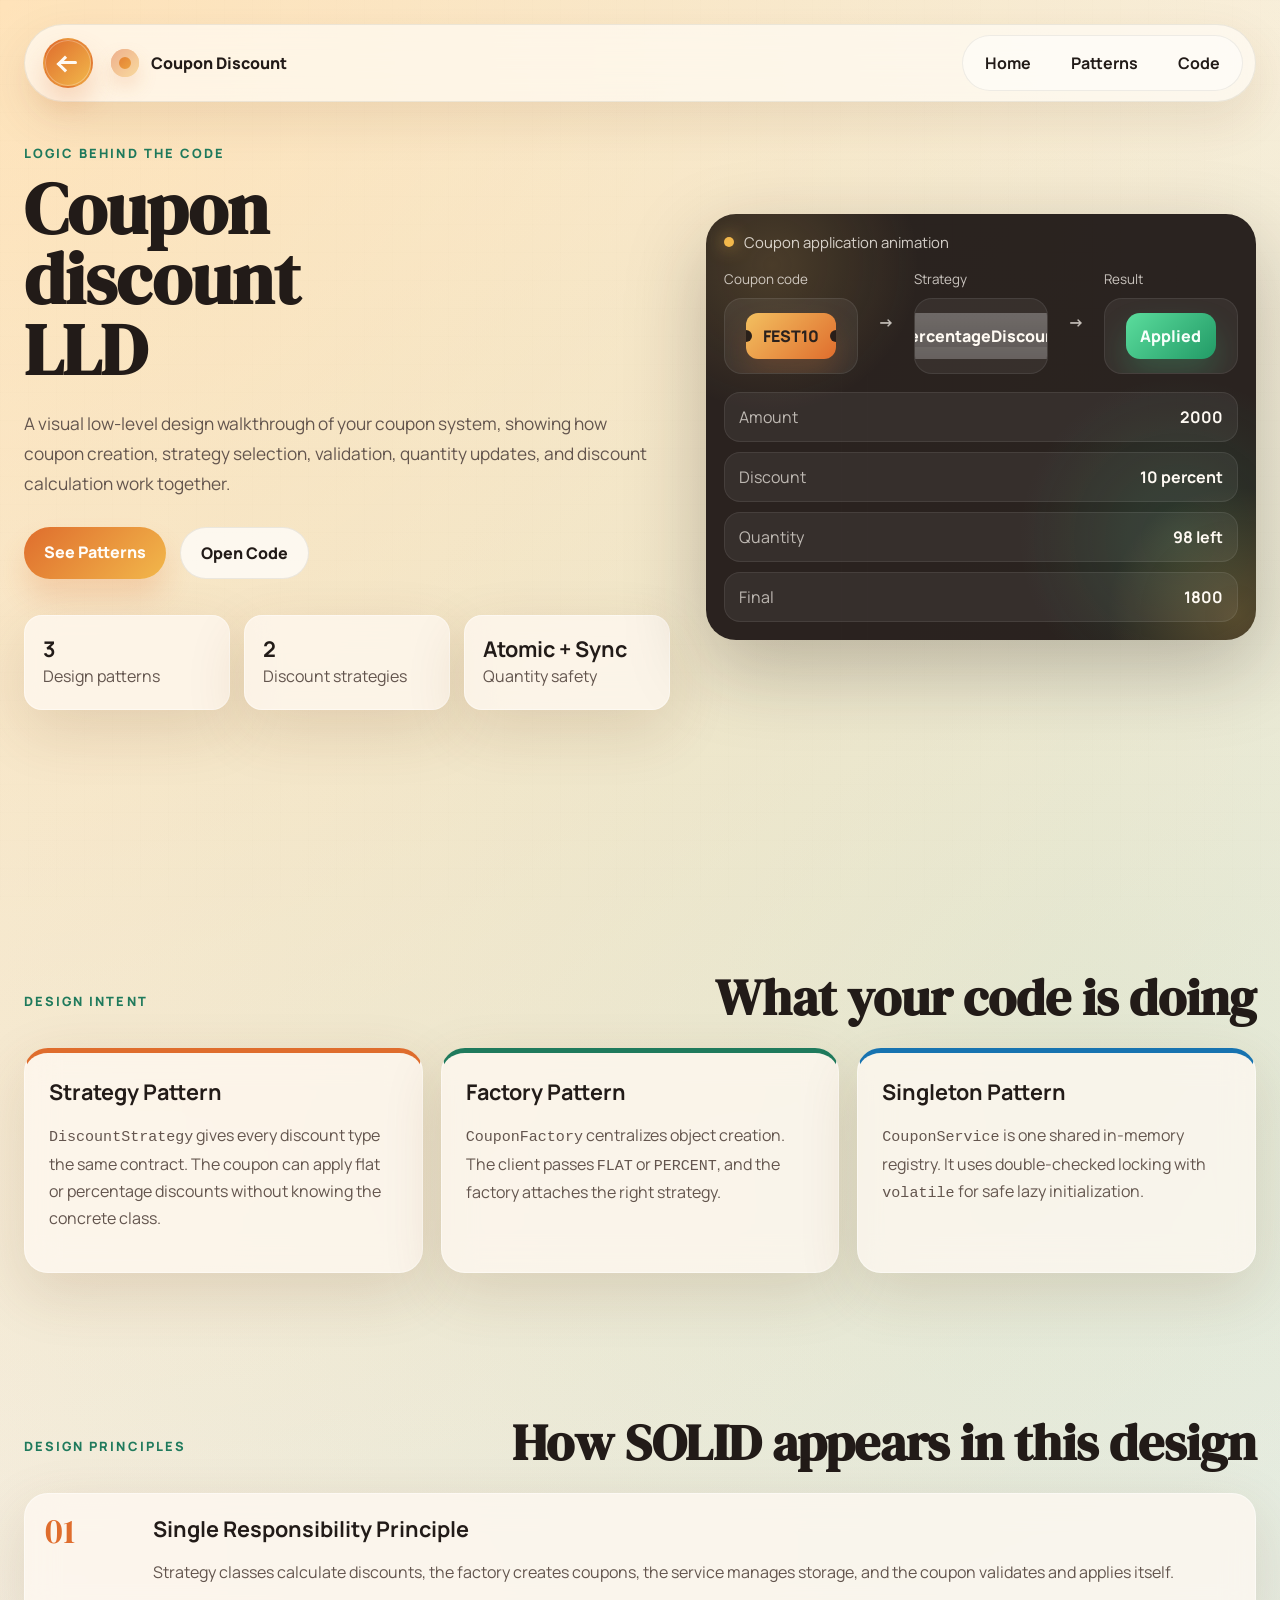
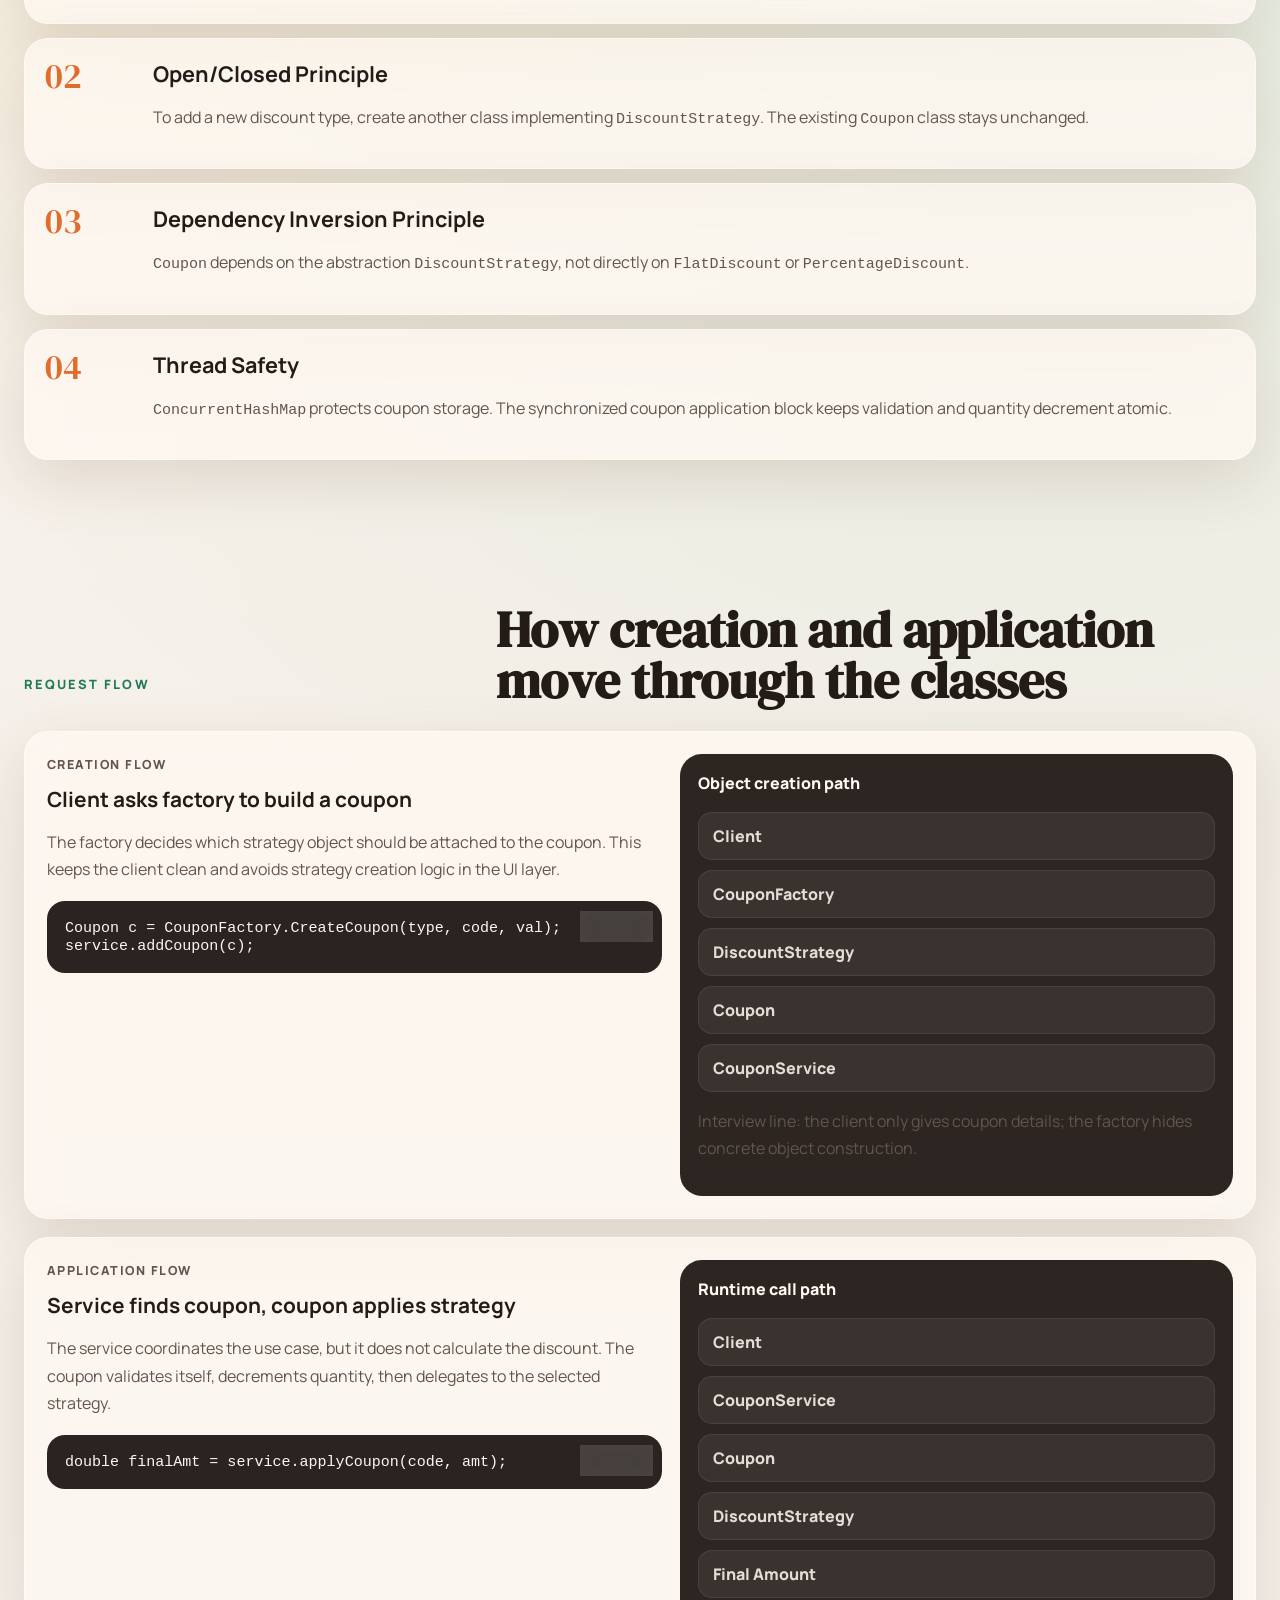
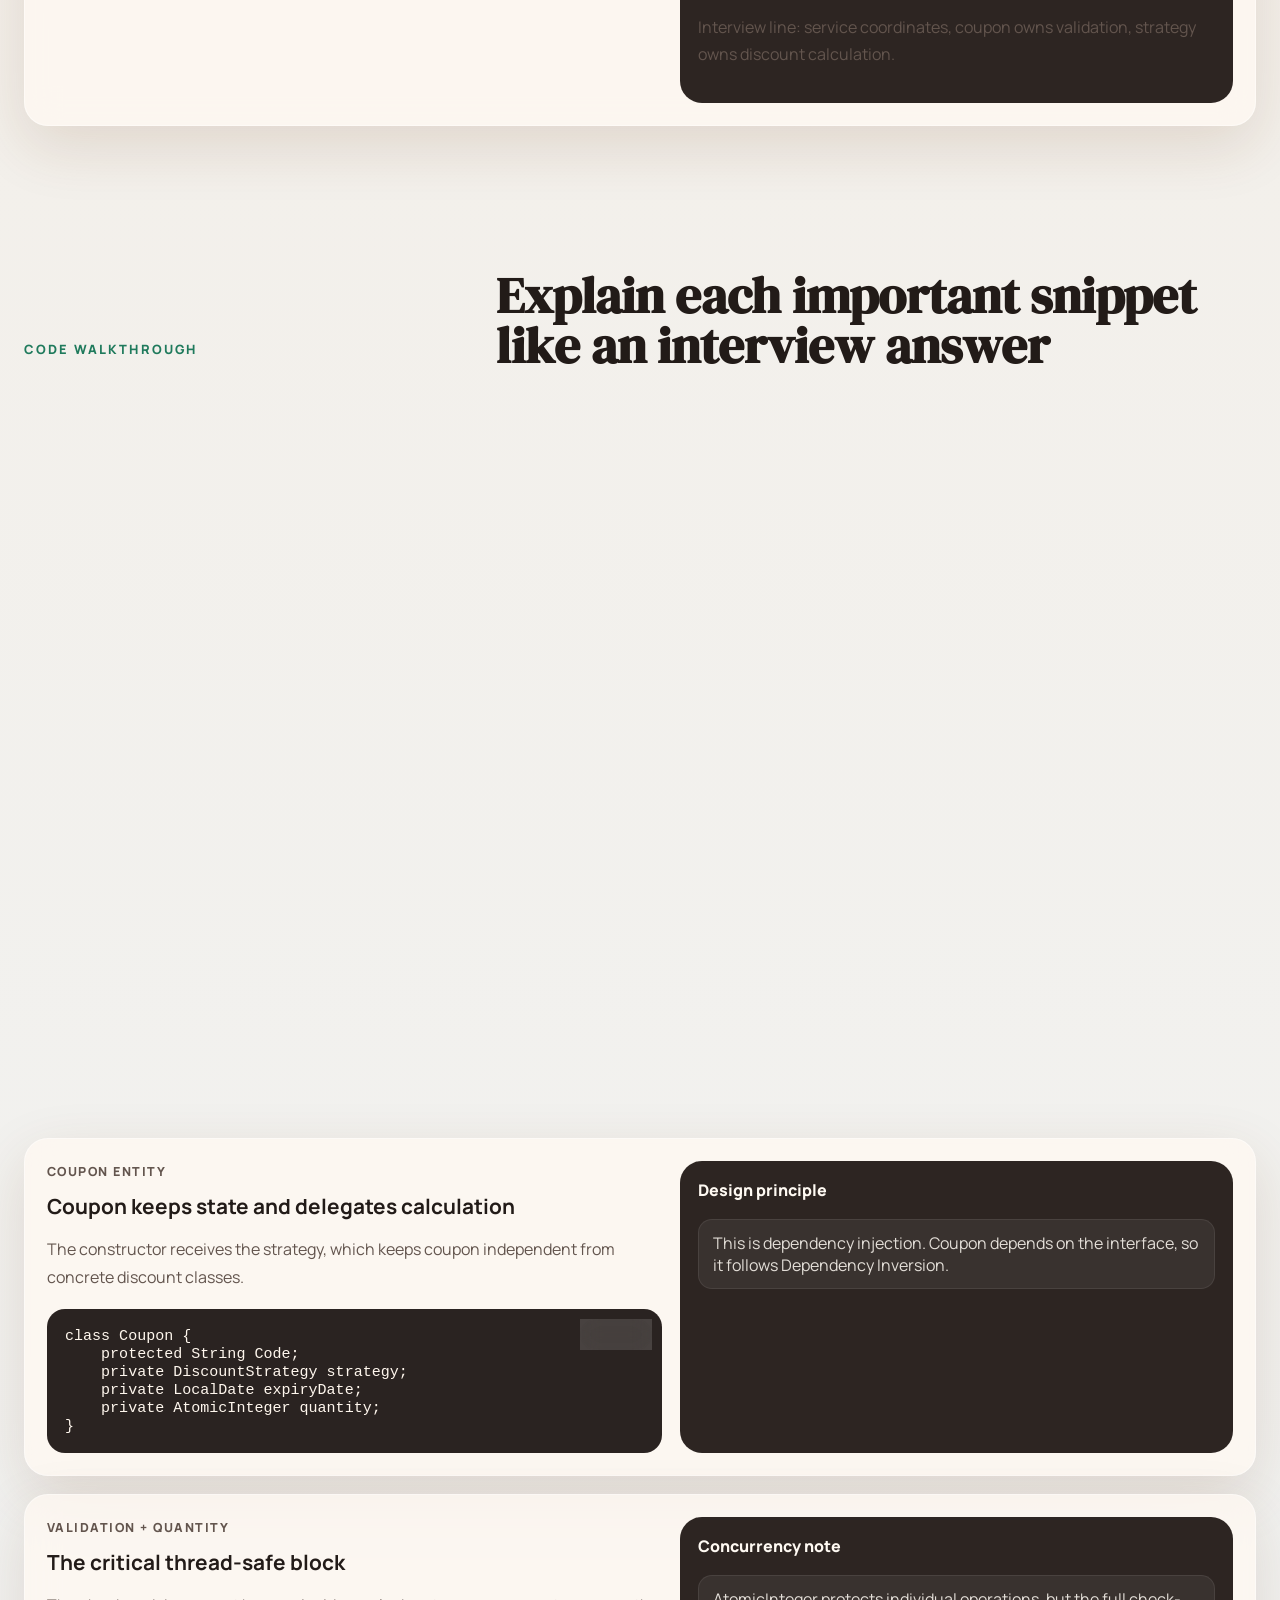
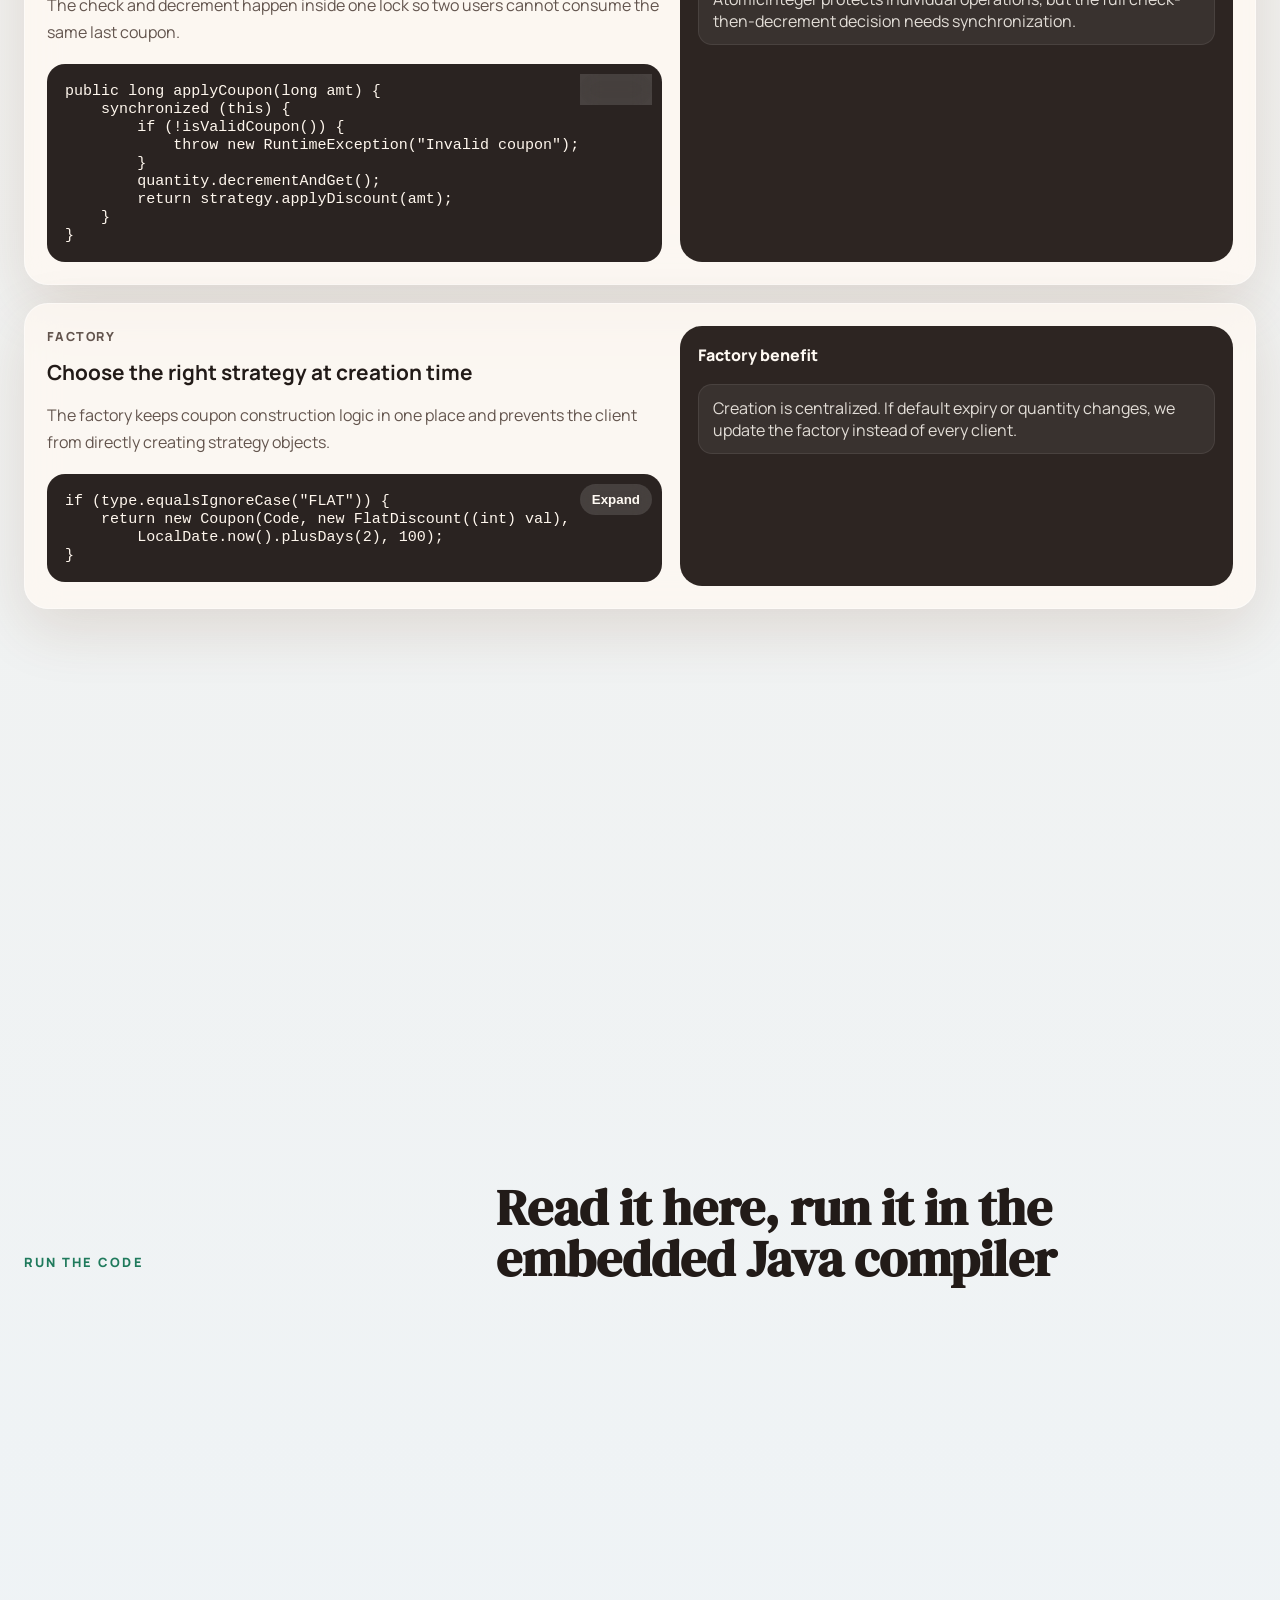
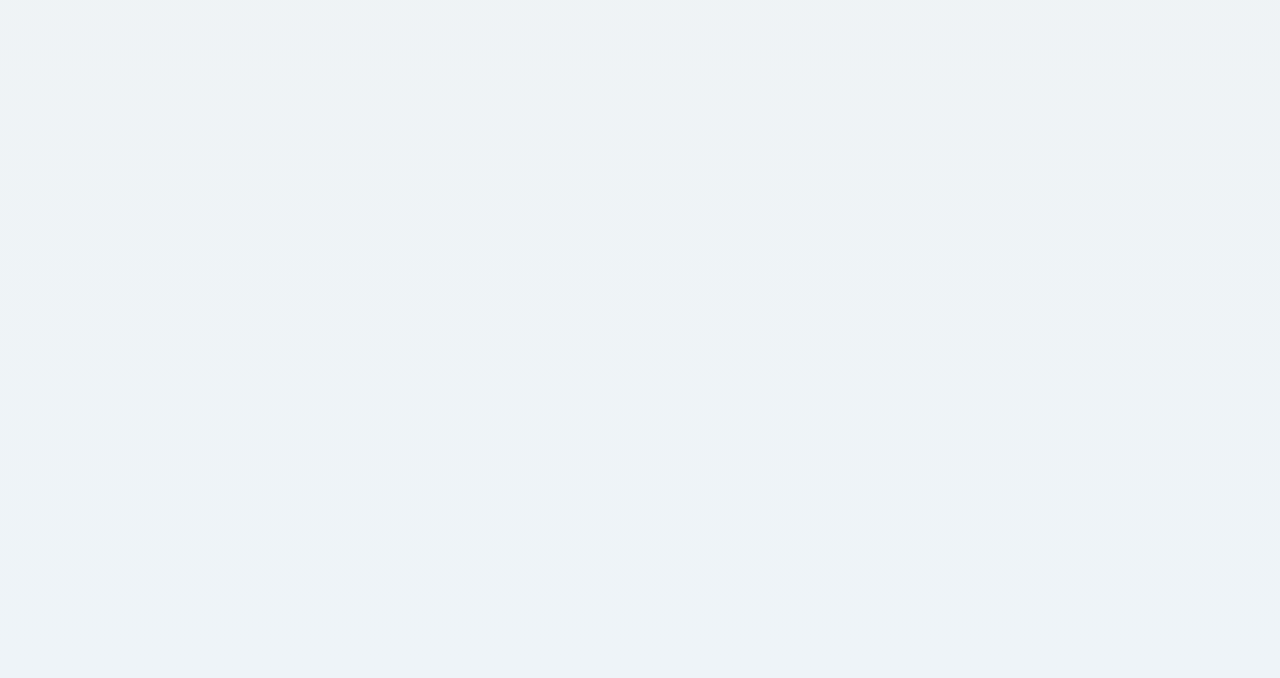
==== commit 88fa4c64: "corrected the CSS of back button" ====
--- a/coupon-discount-page/index.html
+++ b/coupon-discount-page/index.html
@@ -13,12 +13,14 @@
   <div class="page-shell">
     <header class="hero">
       <nav class="topbar">
+        <button class="back-button" id="backButton" type="button" aria-label="Go back">
+          <span class="back-icon" aria-hidden="true"></span>
+        </button>
         <div class="brand">
           <span class="brand-mark"></span>
           <span>Coupon Discount</span>
         </div>
         <div class="nav-group">
-          <button class="nav-pill button-pill" id="backButton" type="button">Back</button>
           <a class="nav-pill" href="../index.html">Home</a>
           <a class="nav-pill" href="#patterns">Patterns</a>
           <a class="nav-pill" href="#run-code">Code</a>
--- a/coupon-discount-page/styles.css
+++ b/coupon-discount-page/styles.css
@@ -50,7 +50,14 @@
   display: flex;
   justify-content: space-between;
   align-items: center;
-  margin-bottom: 52px;
+  gap: 18px;
+  margin-bottom: 42px;
+  padding: 10px 12px 10px 18px;
+  border: 1px solid rgba(34, 27, 24, 0.08);
+  border-radius: 999px;
+  background: rgba(255, 252, 247, 0.68);
+  backdrop-filter: blur(18px);
+  box-shadow: 0 18px 48px rgba(109, 60, 23, 0.1);
 }
 
 .brand {
@@ -58,28 +65,104 @@
   align-items: center;
   gap: 12px;
   font-weight: 800;
+  margin-right: auto;
 }
 
 .brand-mark {
-  width: 14px;
-  height: 14px;
+  width: 28px;
+  height: 28px;
   border-radius: 50%;
   background: linear-gradient(135deg, var(--accent), #f2b84b);
-  box-shadow: 0 0 0 8px rgba(223, 109, 45, 0.12);
-}
-
-.nav-group { display: flex; gap: 12px; flex-wrap: wrap; }
+  box-shadow: inset 0 0 0 8px rgba(255, 255, 255, 0.46), 0 10px 20px rgba(223, 109, 45, 0.18);
+}
+
+.nav-group {
+  display: flex;
+  gap: 6px;
+  flex-wrap: wrap;
+  justify-content: flex-end;
+  padding: 5px;
+  border: 1px solid rgba(34, 27, 24, 0.07);
+  border-radius: 999px;
+  background: rgba(255, 255, 255, 0.48);
+}
 .nav-pill, .cta { text-decoration: none; color: inherit; }
 
 .nav-pill {
-  border: 1px solid rgba(34, 27, 24, 0.1);
-  padding: 12px 18px;
+  border: 1px solid transparent;
+  padding: 10px 16px;
   border-radius: 999px;
-  background: rgba(255, 255, 255, 0.58);
-  backdrop-filter: blur(12px);
+  background: transparent;
+  font-weight: 700;
+  transition: transform 180ms ease, background 180ms ease, border-color 180ms ease, box-shadow 180ms ease;
+}
+
+.nav-pill:hover,
+.nav-pill:focus-visible {
+  transform: translateY(-1px);
+  border-color: rgba(223, 109, 45, 0.18);
+  background: rgba(255, 255, 255, 0.86);
+  box-shadow: 0 10px 22px rgba(109, 60, 23, 0.1);
+  outline: none;
 }
 
 .button-pill { font: inherit; cursor: pointer; }
+
+.back-button {
+  display: grid;
+  place-items: center;
+  flex: 0 0 auto;
+  width: 50px;
+  height: 50px;
+  border: 2px solid rgba(223, 109, 45, 0.28);
+  border-radius: 999px;
+  background: linear-gradient(135deg, var(--accent), #f2b84b);
+  color: #fffaf3;
+  font: inherit;
+  cursor: pointer;
+  box-shadow: 0 16px 28px rgba(223, 109, 45, 0.24), inset 0 0 0 1px rgba(255, 255, 255, 0.28);
+  transition: transform 180ms ease, background 180ms ease, box-shadow 180ms ease;
+}
+
+.back-icon {
+  position: relative;
+  display: block;
+  width: 20px;
+  height: 14px;
+}
+
+.back-icon::before,
+.back-icon::after {
+  content: "";
+  position: absolute;
+  left: 1px;
+}
+
+.back-icon::before {
+  top: 5px;
+  width: 18px;
+  height: 3px;
+  border-radius: 999px;
+  background: currentColor;
+}
+
+.back-icon::after {
+  top: 2px;
+  width: 9px;
+  height: 9px;
+  border-left: 3px solid currentColor;
+  border-bottom: 3px solid currentColor;
+  transform: rotate(45deg);
+}
+
+.back-button:hover,
+.back-button:focus-visible {
+  transform: translateX(-2px) scale(1.04);
+  background: linear-gradient(135deg, #c95720, var(--accent));
+  color: #fffaf3;
+  box-shadow: 0 18px 34px rgba(223, 109, 45, 0.3), inset 0 0 0 1px rgba(255, 255, 255, 0.34);
+  outline: none;
+}
 
 .hero-grid {
   display: grid;
@@ -743,6 +826,14 @@
     flex-direction: column;
     align-items: flex-start;
     margin-bottom: 34px;
+    border-radius: 24px;
+    padding: 14px;
+  }
+
+  .nav-group {
+    width: 100%;
+    justify-content: flex-start;
+    border-radius: 20px;
   }
 
   .hero-copy h1 { font-size: 2.4rem; }
@@ -790,4 +881,4 @@
   bottom: 0;
   border-left: 2px solid;
   border-bottom: 2px solid;
-}+}
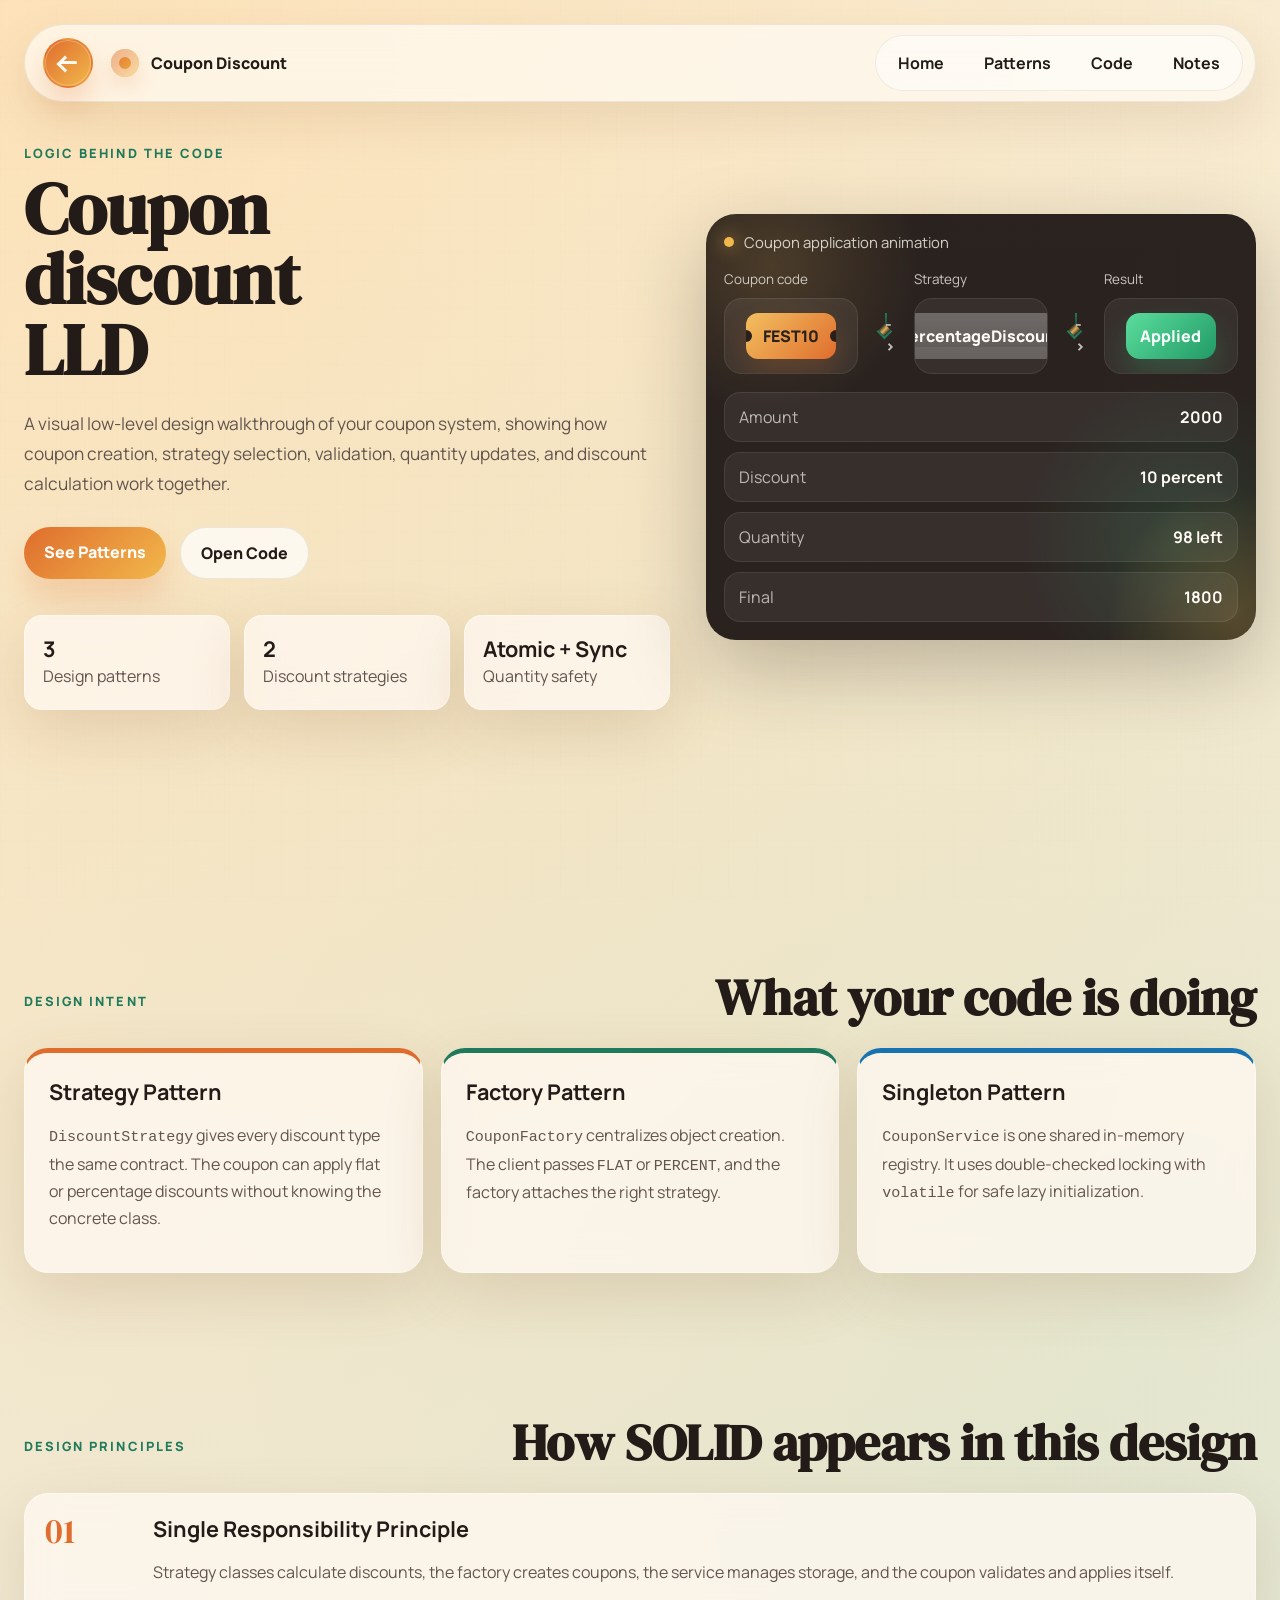
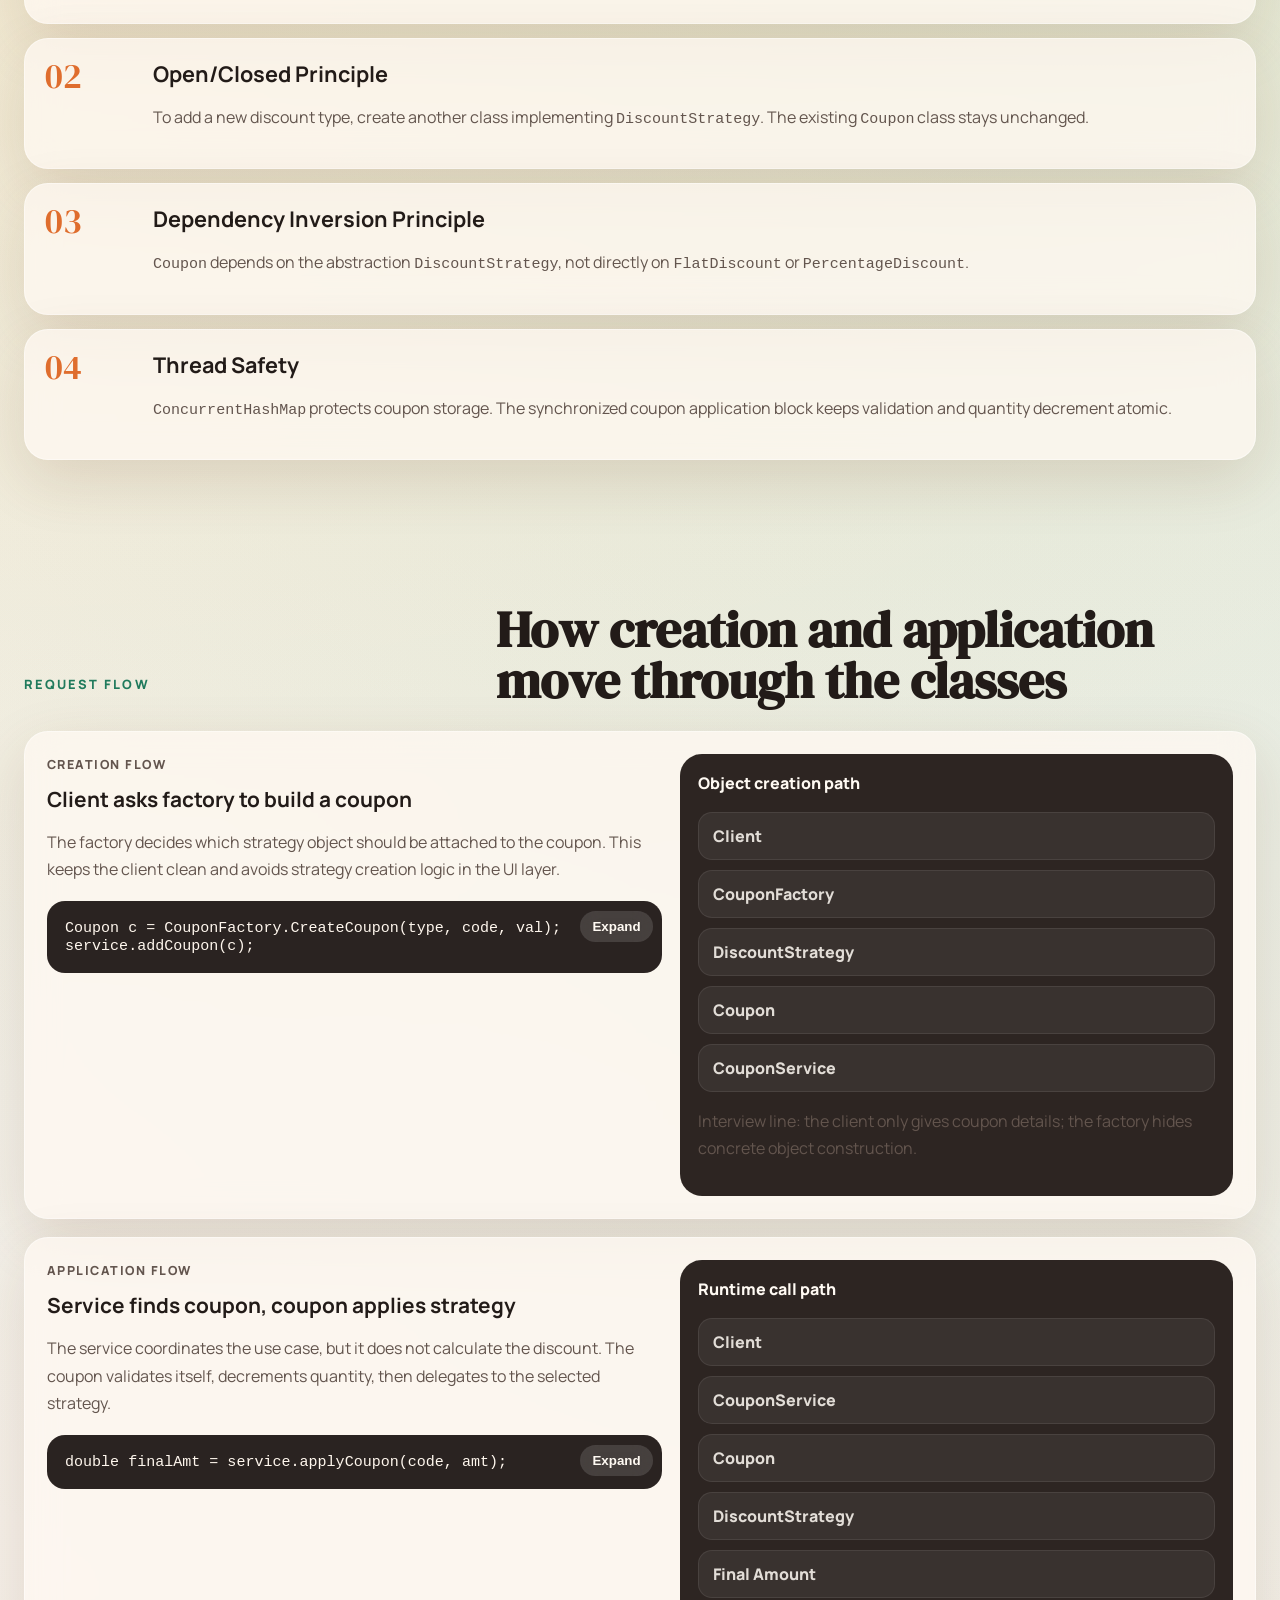
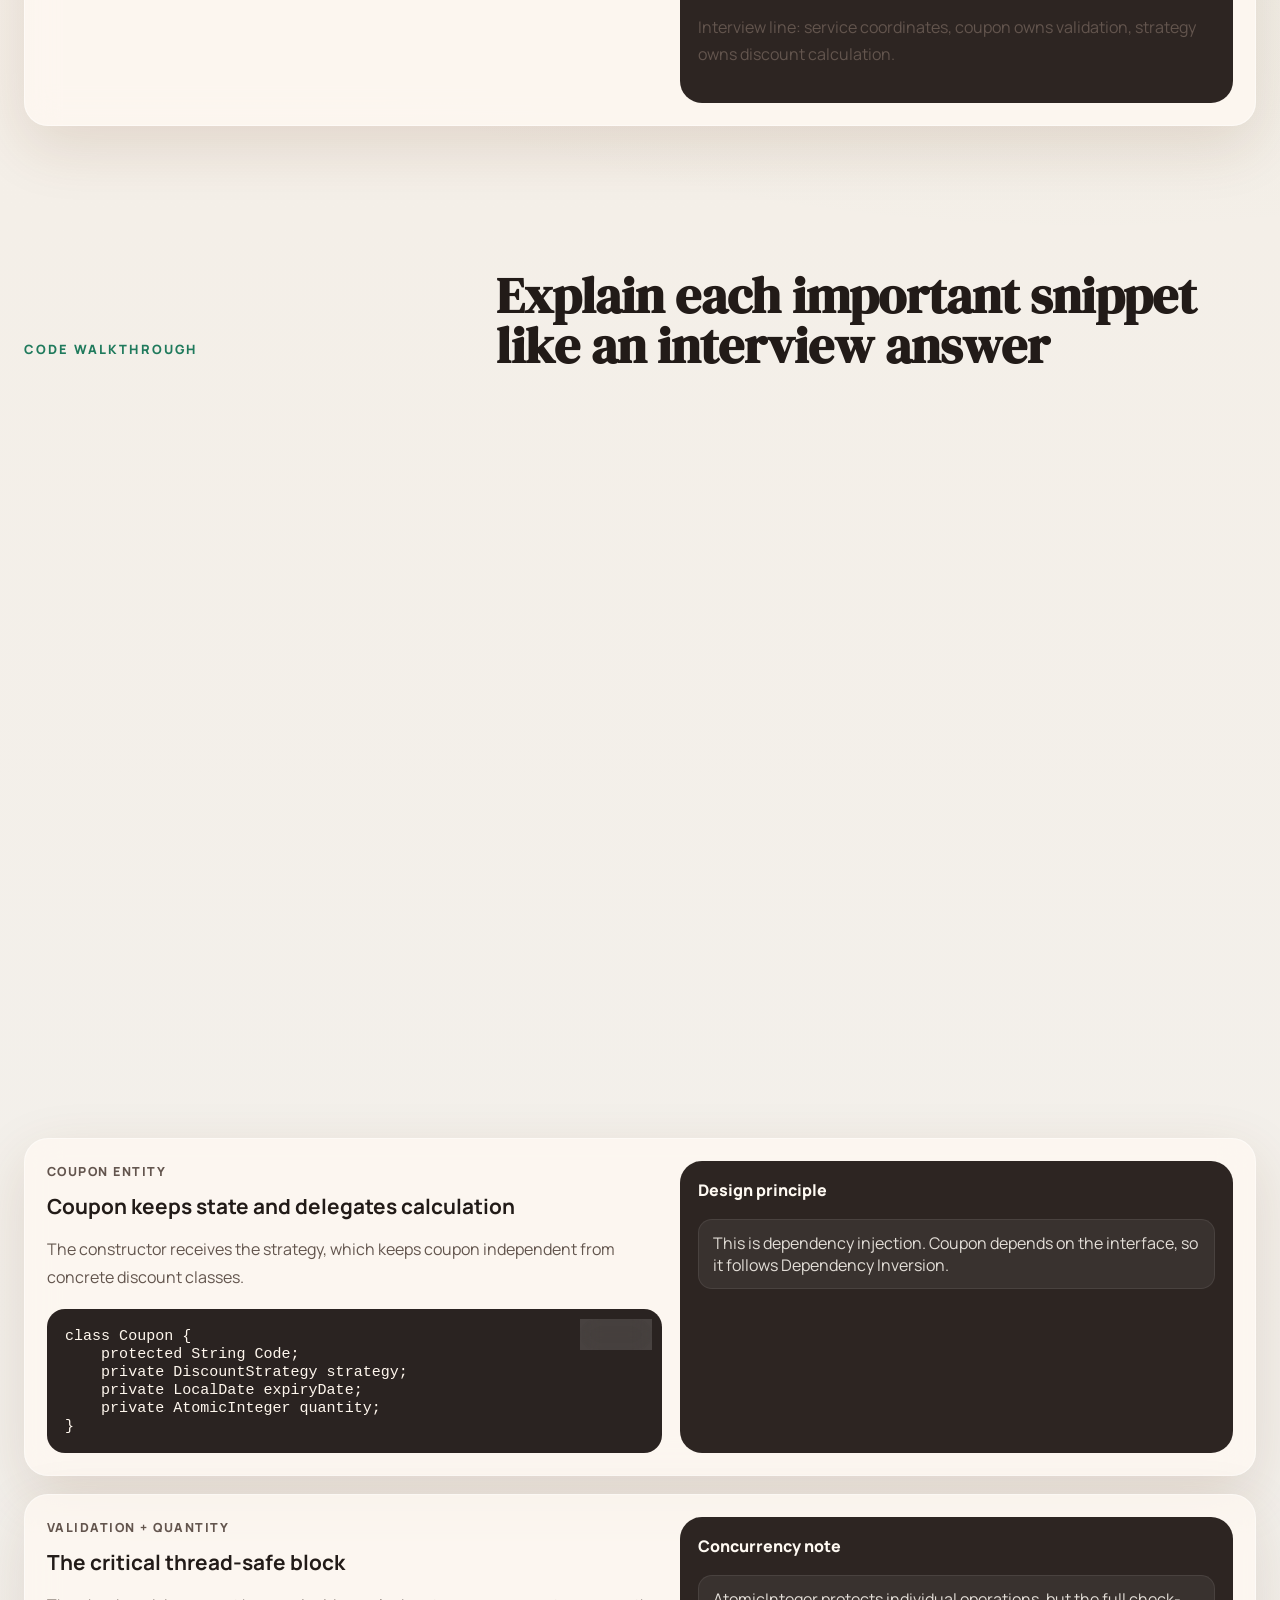
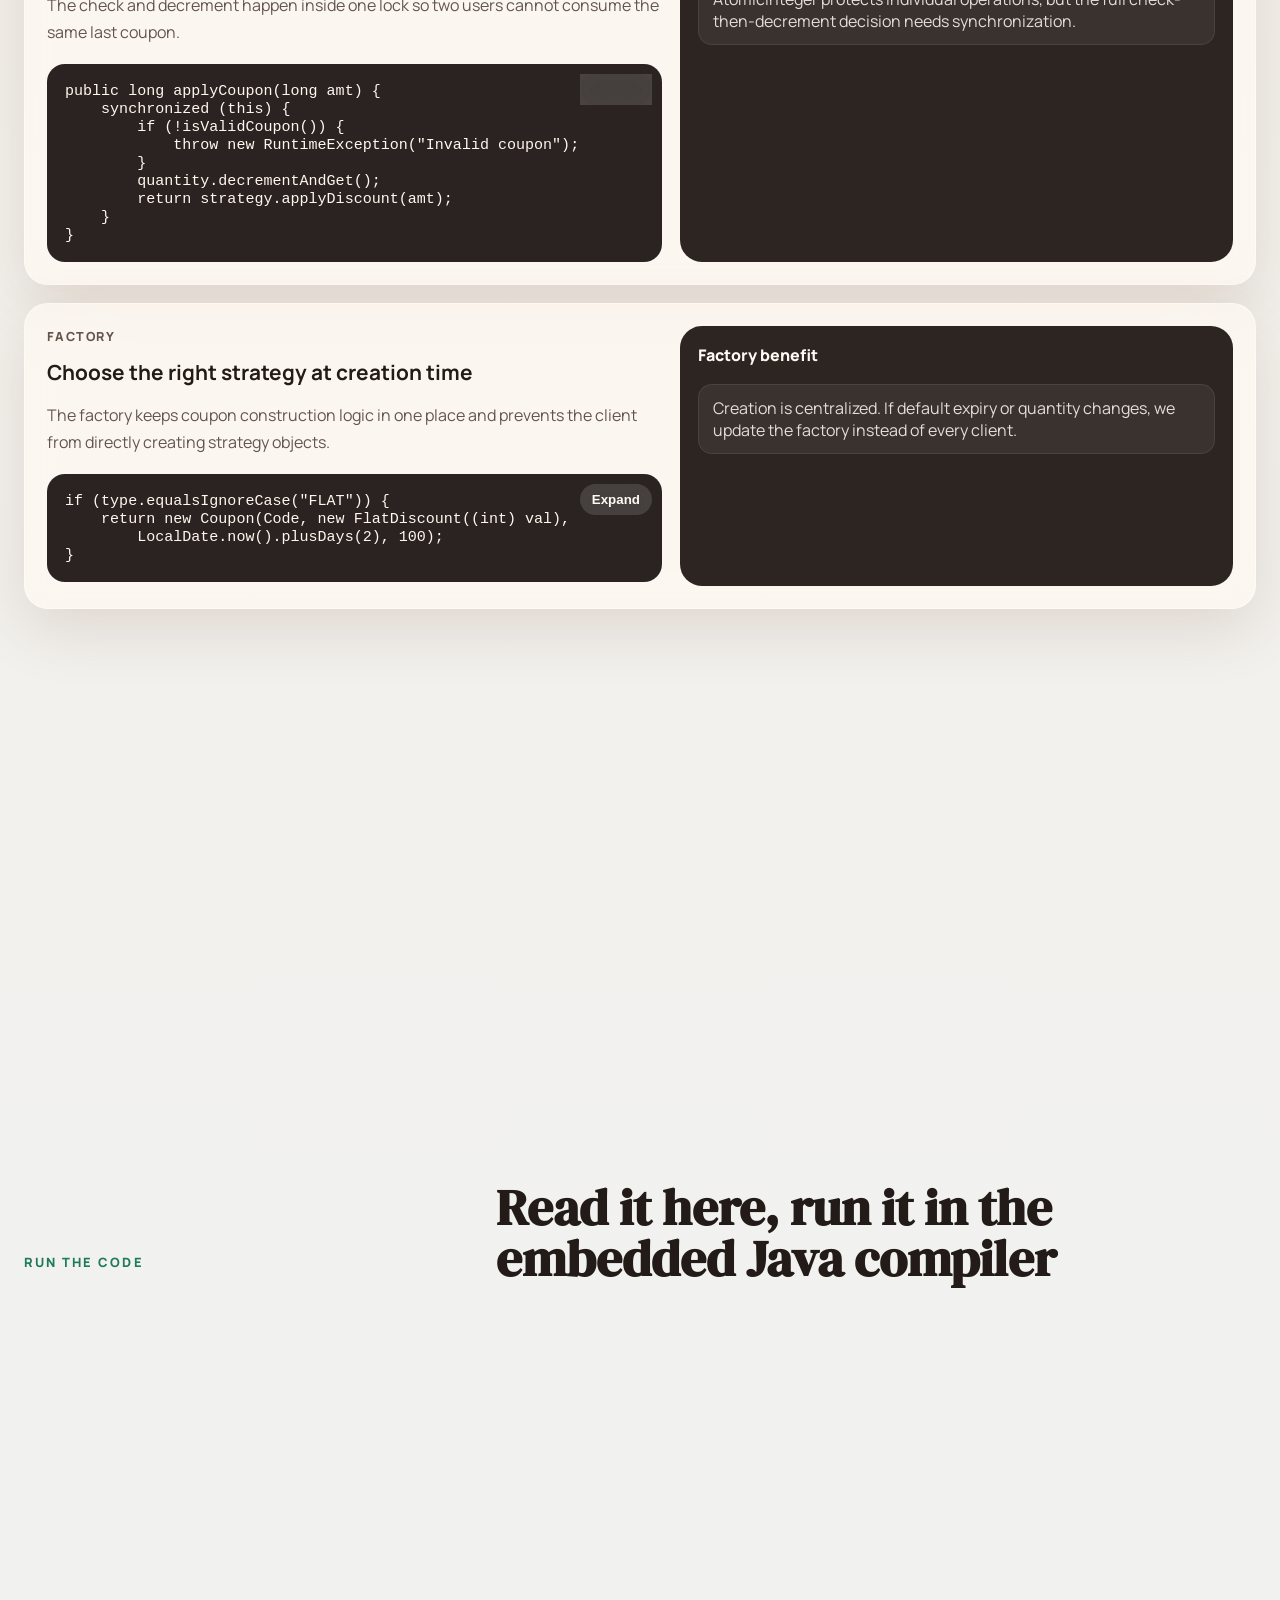
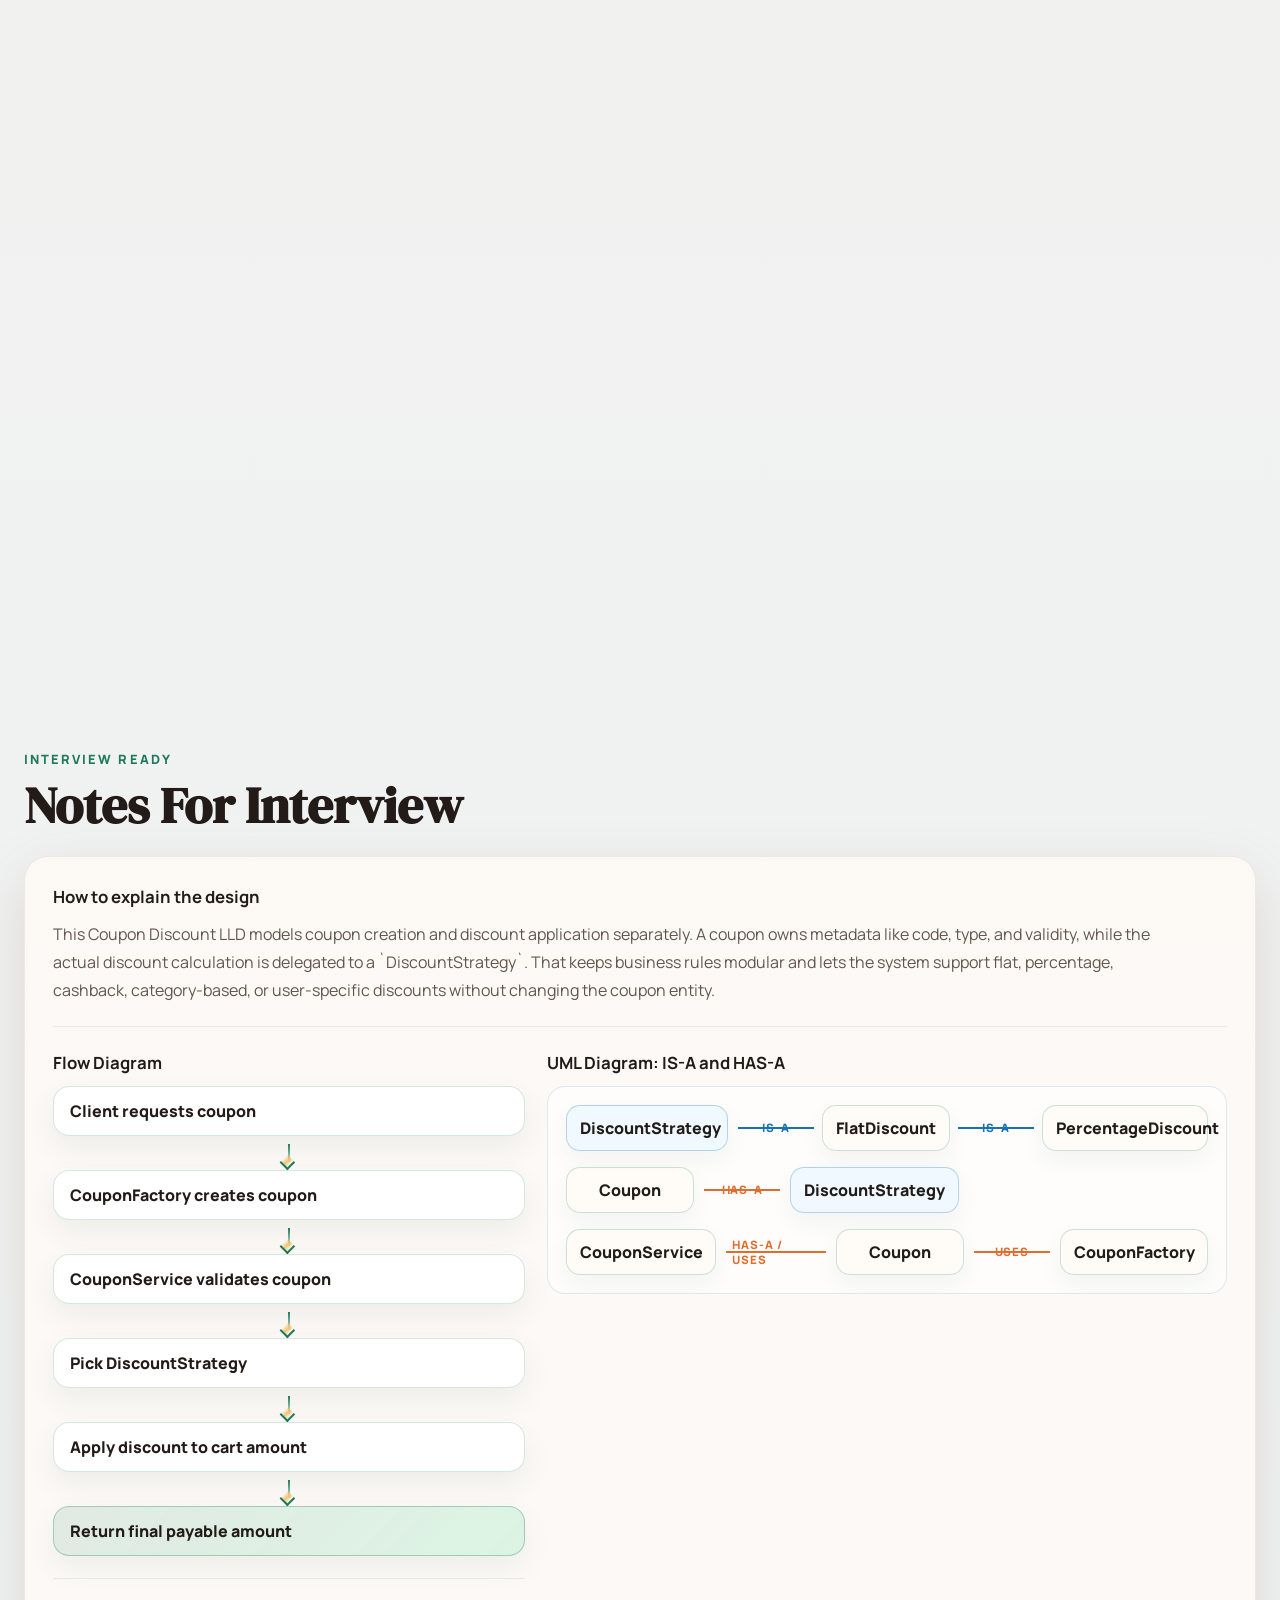
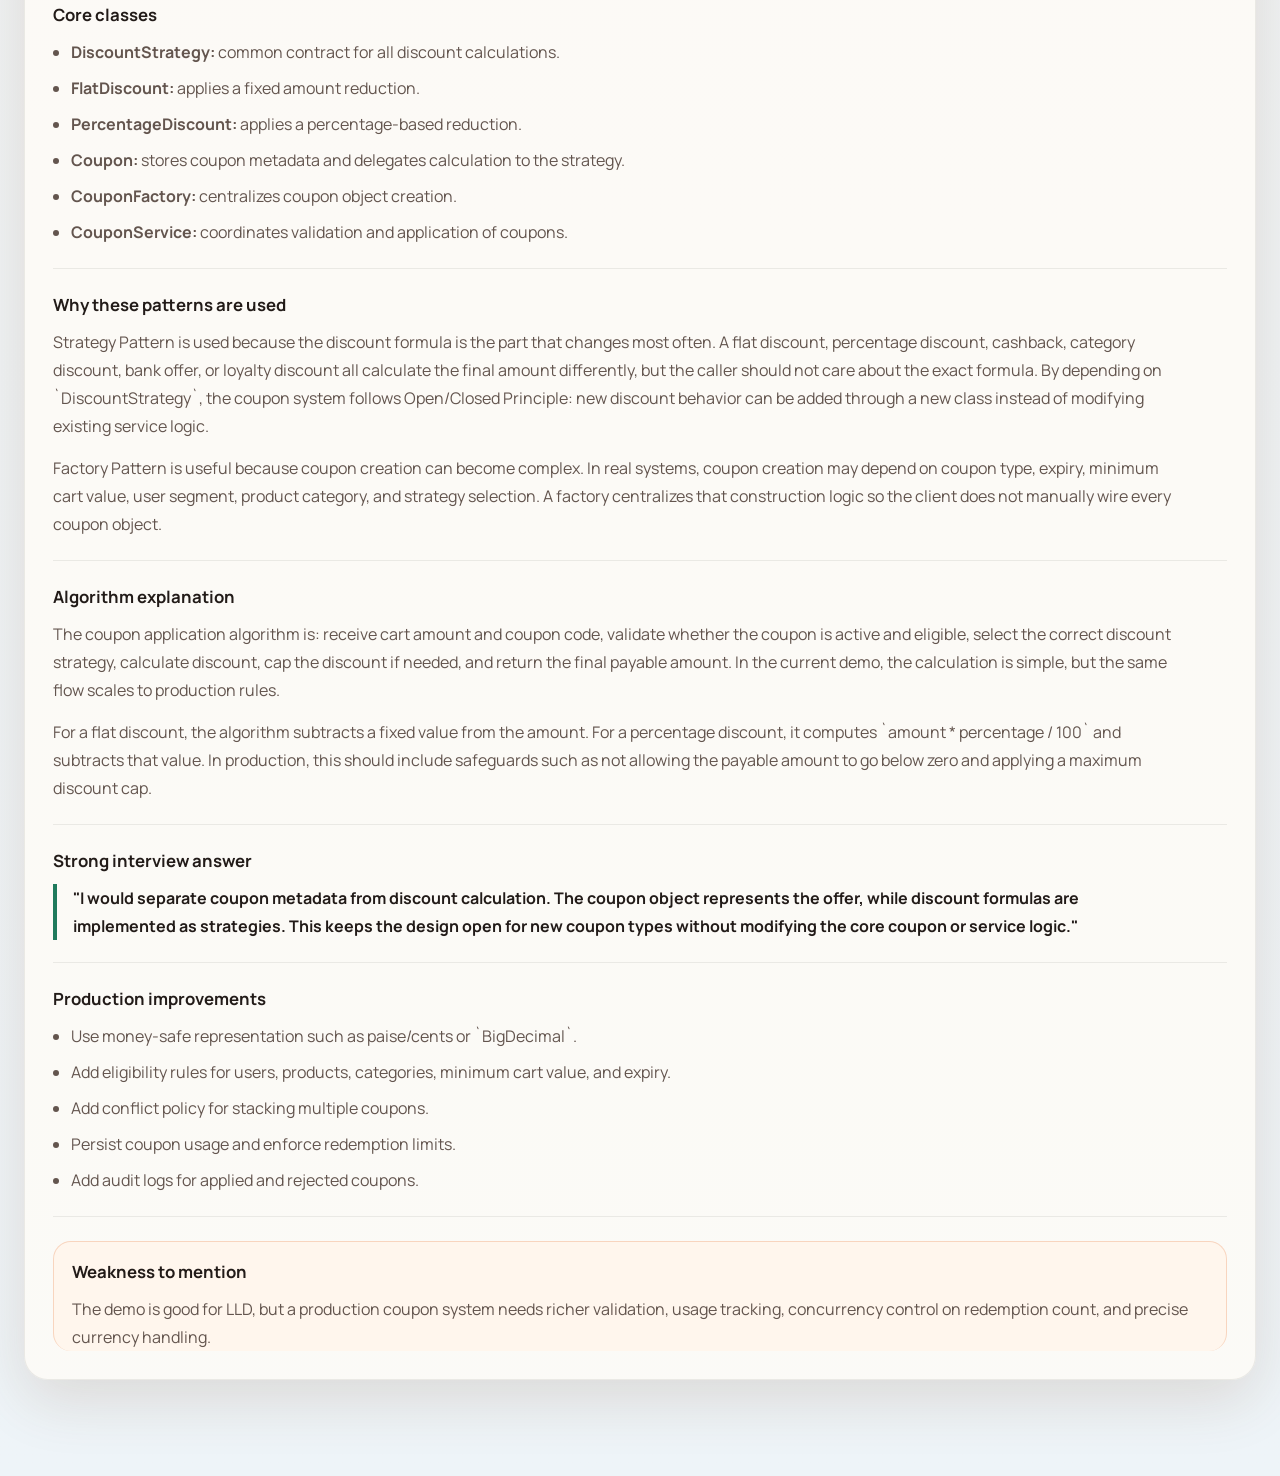
==== commit 31658835: "Added the Notes Section" ====
--- a/coupon-discount-page/index.html
+++ b/coupon-discount-page/index.html
@@ -8,6 +8,7 @@
   <link rel="preconnect" href="https://fonts.gstatic.com" crossorigin>
   <link href="https://fonts.googleapis.com/css2?family=DM+Serif+Display:ital@0;1&family=Manrope:wght@400;500;600;700;800&display=swap" rel="stylesheet">
   <link rel="stylesheet" href="styles.css">
+  <link rel="stylesheet" href="../interview-notes.css">
 </head>
 <body>
   <div class="page-shell">
@@ -24,6 +25,7 @@
           <a class="nav-pill" href="../index.html">Home</a>
           <a class="nav-pill" href="#patterns">Patterns</a>
           <a class="nav-pill" href="#run-code">Code</a>
+          <a class="nav-pill" href="#interview-notes">Notes</a>
         </div>
       </nav>
 
@@ -526,6 +528,142 @@
           </article>
         </div>
       </section>
+      <section class="section interview-notes" id="interview-notes">
+        <div class="section-heading notes-heading">
+          <p class="eyebrow">Interview Ready</p>
+          <h2>Notes For Interview</h2>
+        </div>
+
+        <article class="notes-panel notes-single-card reveal">
+          <div class="notes-section">
+            <h3>How to explain the design</h3>
+            <p>
+              This Coupon Discount LLD models coupon creation and discount application separately. A coupon owns
+              metadata like code, type, and validity, while the actual discount calculation is delegated to a
+              `DiscountStrategy`. That keeps business rules modular and lets the system support flat, percentage,
+              cashback, category-based, or user-specific discounts without changing the coupon entity.
+            </p>
+          </div>
+
+          <div class="notes-diagram-grid">
+            <section class="notes-section">
+              <h3>Flow Diagram</h3>
+              <div class="flow-diagram" aria-label="Coupon discount flow diagram">
+                <div class="flow-node">Client requests coupon</div>
+                <div class="flow-arrow"></div>
+                <div class="flow-node">CouponFactory creates coupon</div>
+                <div class="flow-arrow"></div>
+                <div class="flow-node">CouponService validates coupon</div>
+                <div class="flow-arrow"></div>
+                <div class="flow-node">Pick DiscountStrategy</div>
+                <div class="flow-arrow"></div>
+                <div class="flow-node">Apply discount to cart amount</div>
+                <div class="flow-arrow"></div>
+                <div class="flow-node success">Return final payable amount</div>
+              </div>
+            </section>
+
+            <section class="notes-section">
+              <h3>UML Diagram: IS-A and HAS-A</h3>
+              <div class="uml-diagram" aria-label="Coupon UML diagram with IS-A and HAS-A relationships">
+                <div class="uml-row">
+                  <div class="uml-box interface">DiscountStrategy</div>
+                  <div class="uml-branch">
+                    <div class="uml-link isa">IS-A</div>
+                    <div class="uml-box class-box">FlatDiscount</div>
+                    <div class="uml-link isa">IS-A</div>
+                    <div class="uml-box class-box">PercentageDiscount</div>
+                  </div>
+                </div>
+                <div class="uml-row">
+                  <div class="uml-box class-box">Coupon</div>
+                  <div class="uml-link hasa">HAS-A</div>
+                  <div class="uml-box interface">DiscountStrategy</div>
+                </div>
+                <div class="uml-row">
+                  <div class="uml-box class-box">CouponService</div>
+                  <div class="uml-link hasa">HAS-A / USES</div>
+                  <div class="uml-box class-box">Coupon</div>
+                  <div class="uml-link hasa">USES</div>
+                  <div class="uml-box class-box">CouponFactory</div>
+                </div>
+              </div>
+            </section>
+          </div>
+
+          <div class="notes-section">
+            <h3>Core classes</h3>
+            <ul class="notes-list">
+              <li><strong>DiscountStrategy:</strong> common contract for all discount calculations.</li>
+              <li><strong>FlatDiscount:</strong> applies a fixed amount reduction.</li>
+              <li><strong>PercentageDiscount:</strong> applies a percentage-based reduction.</li>
+              <li><strong>Coupon:</strong> stores coupon metadata and delegates calculation to the strategy.</li>
+              <li><strong>CouponFactory:</strong> centralizes coupon object creation.</li>
+              <li><strong>CouponService:</strong> coordinates validation and application of coupons.</li>
+            </ul>
+          </div>
+
+          <div class="notes-section">
+            <h3>Why these patterns are used</h3>
+            <p>
+              Strategy Pattern is used because the discount formula is the part that changes most often. A flat
+              discount, percentage discount, cashback, category discount, bank offer, or loyalty discount all calculate
+              the final amount differently, but the caller should not care about the exact formula. By depending on
+              `DiscountStrategy`, the coupon system follows Open/Closed Principle: new discount behavior can be added
+              through a new class instead of modifying existing service logic.
+            </p>
+            <p>
+              Factory Pattern is useful because coupon creation can become complex. In real systems, coupon creation
+              may depend on coupon type, expiry, minimum cart value, user segment, product category, and strategy
+              selection. A factory centralizes that construction logic so the client does not manually wire every
+              coupon object.
+            </p>
+          </div>
+
+          <div class="notes-section">
+            <h3>Algorithm explanation</h3>
+            <p>
+              The coupon application algorithm is: receive cart amount and coupon code, validate whether the coupon is
+              active and eligible, select the correct discount strategy, calculate discount, cap the discount if needed,
+              and return the final payable amount. In the current demo, the calculation is simple, but the same flow
+              scales to production rules.
+            </p>
+            <p>
+              For a flat discount, the algorithm subtracts a fixed value from the amount. For a percentage discount, it
+              computes `amount * percentage / 100` and subtracts that value. In production, this should include
+              safeguards such as not allowing the payable amount to go below zero and applying a maximum discount cap.
+            </p>
+          </div>
+
+          <div class="notes-section">
+            <h3>Strong interview answer</h3>
+            <p class="quote-line">
+              "I would separate coupon metadata from discount calculation. The coupon object represents the offer,
+              while discount formulas are implemented as strategies. This keeps the design open for new coupon types
+              without modifying the core coupon or service logic."
+            </p>
+          </div>
+
+          <div class="notes-section">
+            <h3>Production improvements</h3>
+            <ul class="notes-list">
+              <li>Use money-safe representation such as paise/cents or `BigDecimal`.</li>
+              <li>Add eligibility rules for users, products, categories, minimum cart value, and expiry.</li>
+              <li>Add conflict policy for stacking multiple coupons.</li>
+              <li>Persist coupon usage and enforce redemption limits.</li>
+              <li>Add audit logs for applied and rejected coupons.</li>
+            </ul>
+          </div>
+
+          <div class="notes-section notes-caution">
+            <h3>Weakness to mention</h3>
+            <p>
+              The demo is good for LLD, but a production coupon system needs richer validation, usage tracking,
+              concurrency control on redemption count, and precise currency handling.
+            </p>
+          </div>
+        </article>
+      </section>
     </main>
   </div>
 
--- a/interview-notes.css
+++ b/interview-notes.css
@@ -0,0 +1,226 @@
+.interview-notes {
+  padding-bottom: 96px;
+}
+
+.interview-notes .section-heading,
+.notes-heading {
+  display: block;
+  text-align: left;
+}
+
+.interview-notes .section-heading h2,
+.notes-heading h2 {
+  max-width: 840px;
+}
+
+.notes-panel {
+  border: 1px solid rgba(34, 27, 24, 0.08);
+  border-radius: var(--radius, 24px);
+  padding: 28px;
+  background: rgba(255, 252, 247, 0.78);
+  box-shadow: var(--shadow, 0 20px 60px rgba(58, 91, 80, 0.14));
+}
+
+.notes-single-card {
+  display: grid;
+  gap: 24px;
+}
+
+.notes-section {
+  padding-bottom: 22px;
+  border-bottom: 1px solid rgba(34, 27, 24, 0.08);
+}
+
+.notes-section:last-child {
+  padding-bottom: 0;
+  border-bottom: 0;
+}
+
+.notes-section h3 {
+  margin: 0 0 12px;
+  font-size: 1.05rem;
+}
+
+.notes-section p {
+  margin: 0;
+  color: var(--muted, #63554e);
+  line-height: 1.75;
+  max-width: 1120px;
+}
+
+.notes-section p + p {
+  margin-top: 14px;
+}
+
+.notes-list {
+  margin: 0;
+  padding-left: 18px;
+  color: var(--muted, #63554e);
+  line-height: 1.75;
+  max-width: 1120px;
+}
+
+.notes-list li + li {
+  margin-top: 8px;
+}
+
+.notes-diagram-grid {
+  display: grid;
+  grid-template-columns: minmax(260px, 0.82fr) minmax(320px, 1.18fr);
+  gap: 22px;
+  align-items: start;
+}
+
+.quote-line {
+  border-left: 4px solid var(--accent-2, #1f7a5c);
+  padding-left: 16px;
+  font-weight: 700;
+  color: var(--ink, #221b18) !important;
+}
+
+.notes-caution {
+  padding: 18px;
+  border: 1px solid rgba(223, 109, 45, 0.24);
+  border-radius: 18px;
+  background: rgba(255, 245, 235, 0.84);
+}
+
+.flow-diagram {
+  display: grid;
+  grid-template-columns: 1fr;
+  gap: 10px;
+}
+
+.flow-node {
+  position: relative;
+  padding: 13px 16px;
+  border: 1px solid rgba(31, 122, 92, 0.18);
+  border-radius: 16px;
+  background: rgba(255, 255, 255, 0.72);
+  color: var(--ink, #221b18);
+  font-weight: 800;
+  box-shadow: 0 12px 28px rgba(58, 91, 80, 0.08);
+}
+
+.flow-node.success {
+  background: linear-gradient(135deg, rgba(31, 122, 92, 0.12), rgba(91, 221, 157, 0.2));
+  border-color: rgba(31, 122, 92, 0.32);
+}
+
+.flow-arrow {
+  width: 2px;
+  height: 18px;
+  margin: -2px auto;
+  background: linear-gradient(180deg, var(--accent-2, #1f7a5c), rgba(31, 122, 92, 0.2));
+  position: relative;
+}
+
+.flow-arrow::after {
+  content: "";
+  position: absolute;
+  left: 50%;
+  bottom: -1px;
+  width: 9px;
+  height: 9px;
+  border-right: 2px solid var(--accent-2, #1f7a5c);
+  border-bottom: 2px solid var(--accent-2, #1f7a5c);
+  transform: translateX(-50%) rotate(45deg);
+}
+
+.uml-diagram {
+  display: grid;
+  gap: 16px;
+  padding: 18px;
+  border-radius: 18px;
+  border: 1px solid rgba(23, 115, 176, 0.14);
+  background: rgba(255, 255, 255, 0.58);
+  overflow-x: auto;
+}
+
+.uml-row {
+  display: flex;
+  align-items: center;
+  gap: 10px;
+  min-width: 560px;
+}
+
+.uml-row.top {
+  align-items: stretch;
+}
+
+.uml-box {
+  min-width: 128px;
+  padding: 11px 13px;
+  border: 1px solid rgba(34, 27, 24, 0.12);
+  border-radius: 14px;
+  background: rgba(255, 252, 247, 0.86);
+  color: var(--ink, #221b18);
+  font-weight: 800;
+  text-align: center;
+  box-shadow: 0 10px 22px rgba(58, 91, 80, 0.06);
+}
+
+.uml-box.interface {
+  border-color: rgba(23, 115, 176, 0.28);
+  background: rgba(237, 248, 255, 0.84);
+}
+
+.uml-box.class-box {
+  border-color: rgba(31, 122, 92, 0.22);
+}
+
+.uml-link {
+  min-width: 76px;
+  min-height: 28px;
+  position: relative;
+  display: grid;
+  place-items: center;
+  padding: 0 6px;
+  color: var(--muted, #63554e);
+  font-size: 0.72rem;
+  font-weight: 900;
+  letter-spacing: 0.08em;
+}
+
+.uml-link::before {
+  content: "";
+  position: absolute;
+  inset: auto 0;
+  height: 2px;
+  background: currentColor;
+}
+
+.uml-link.isa {
+  color: var(--accent-3, #1773b0);
+}
+
+.uml-link.hasa {
+  color: var(--accent, #df6d2d);
+}
+
+.uml-branch,
+.uml-stack {
+  display: grid;
+  gap: 8px;
+}
+
+.uml-branch {
+  grid-template-columns: auto auto auto auto;
+  align-items: center;
+}
+
+@media (max-width: 980px) {
+  .notes-diagram-grid {
+    grid-template-columns: 1fr;
+  }
+}
+
+@media (max-width: 720px) {
+  .notes-panel {
+    padding: 20px;
+  }
+
+  .uml-diagram {
+    padding: 14px;
+  }
+}
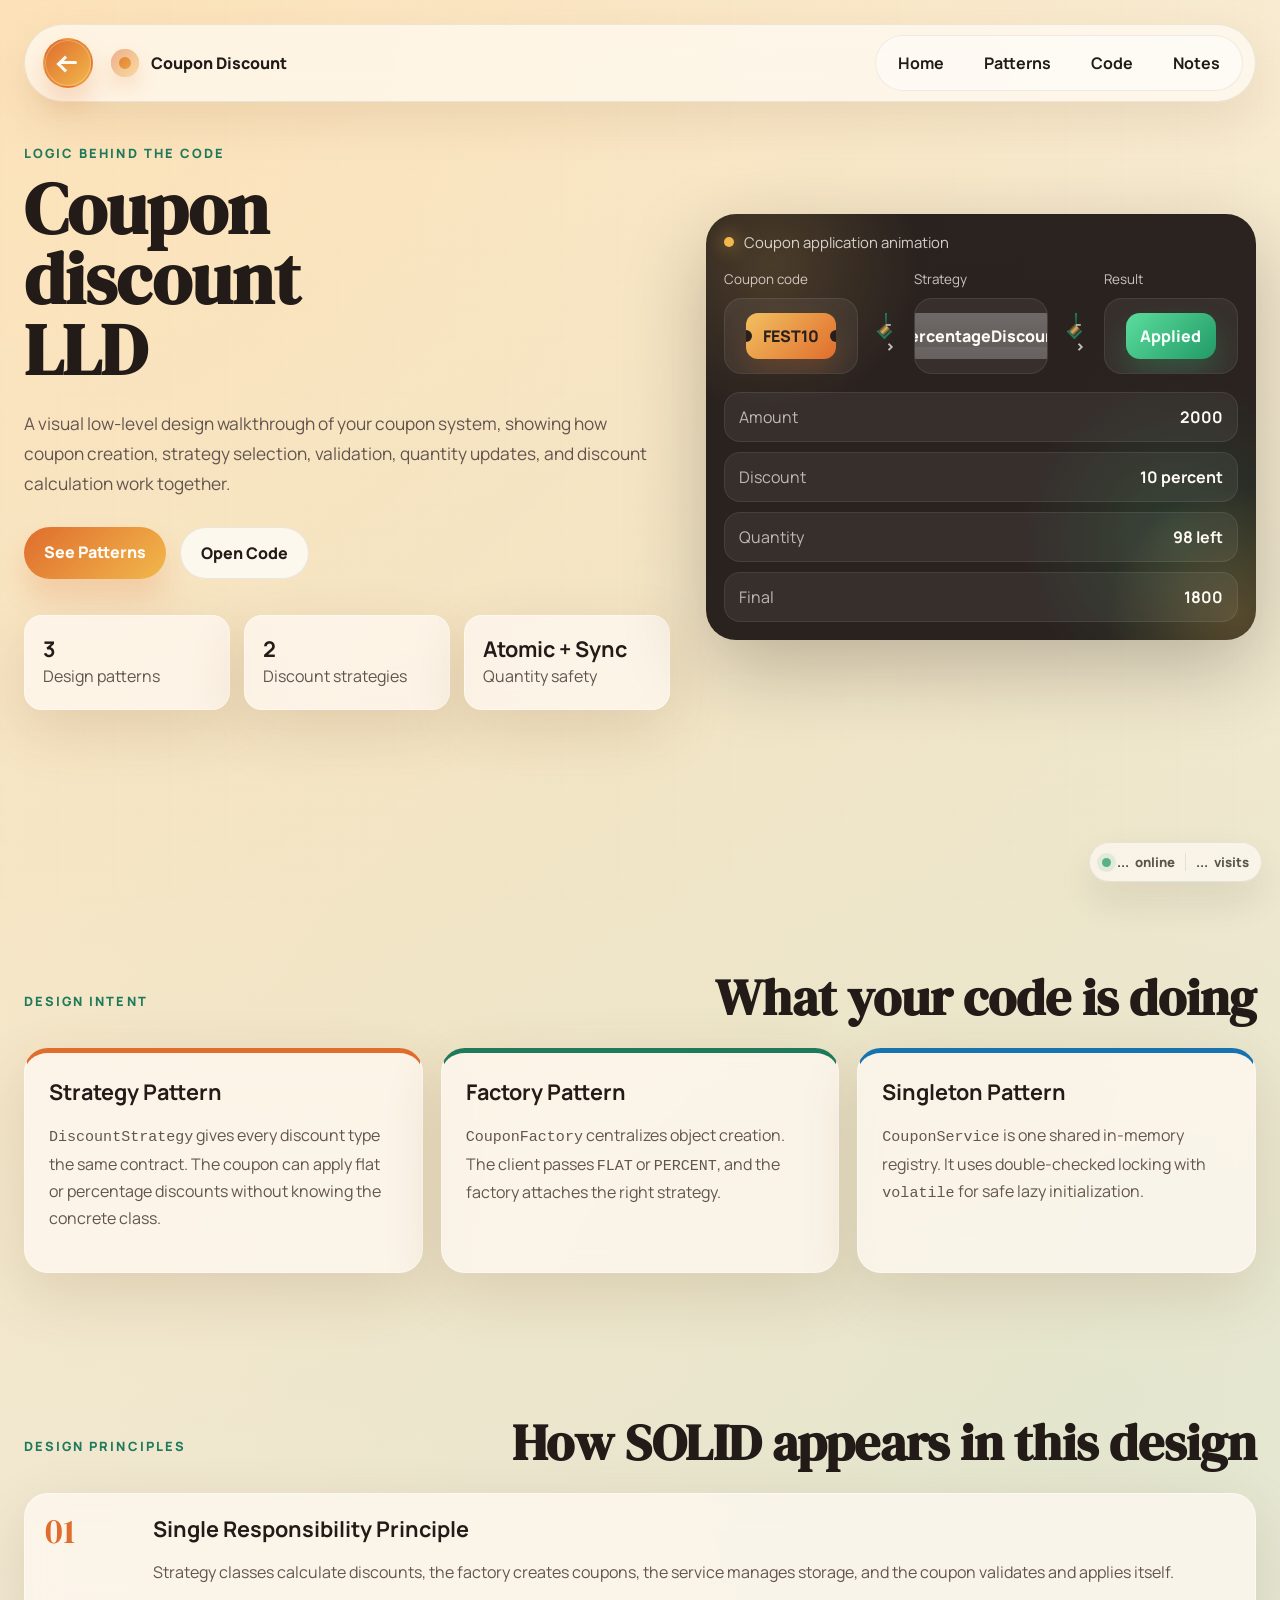
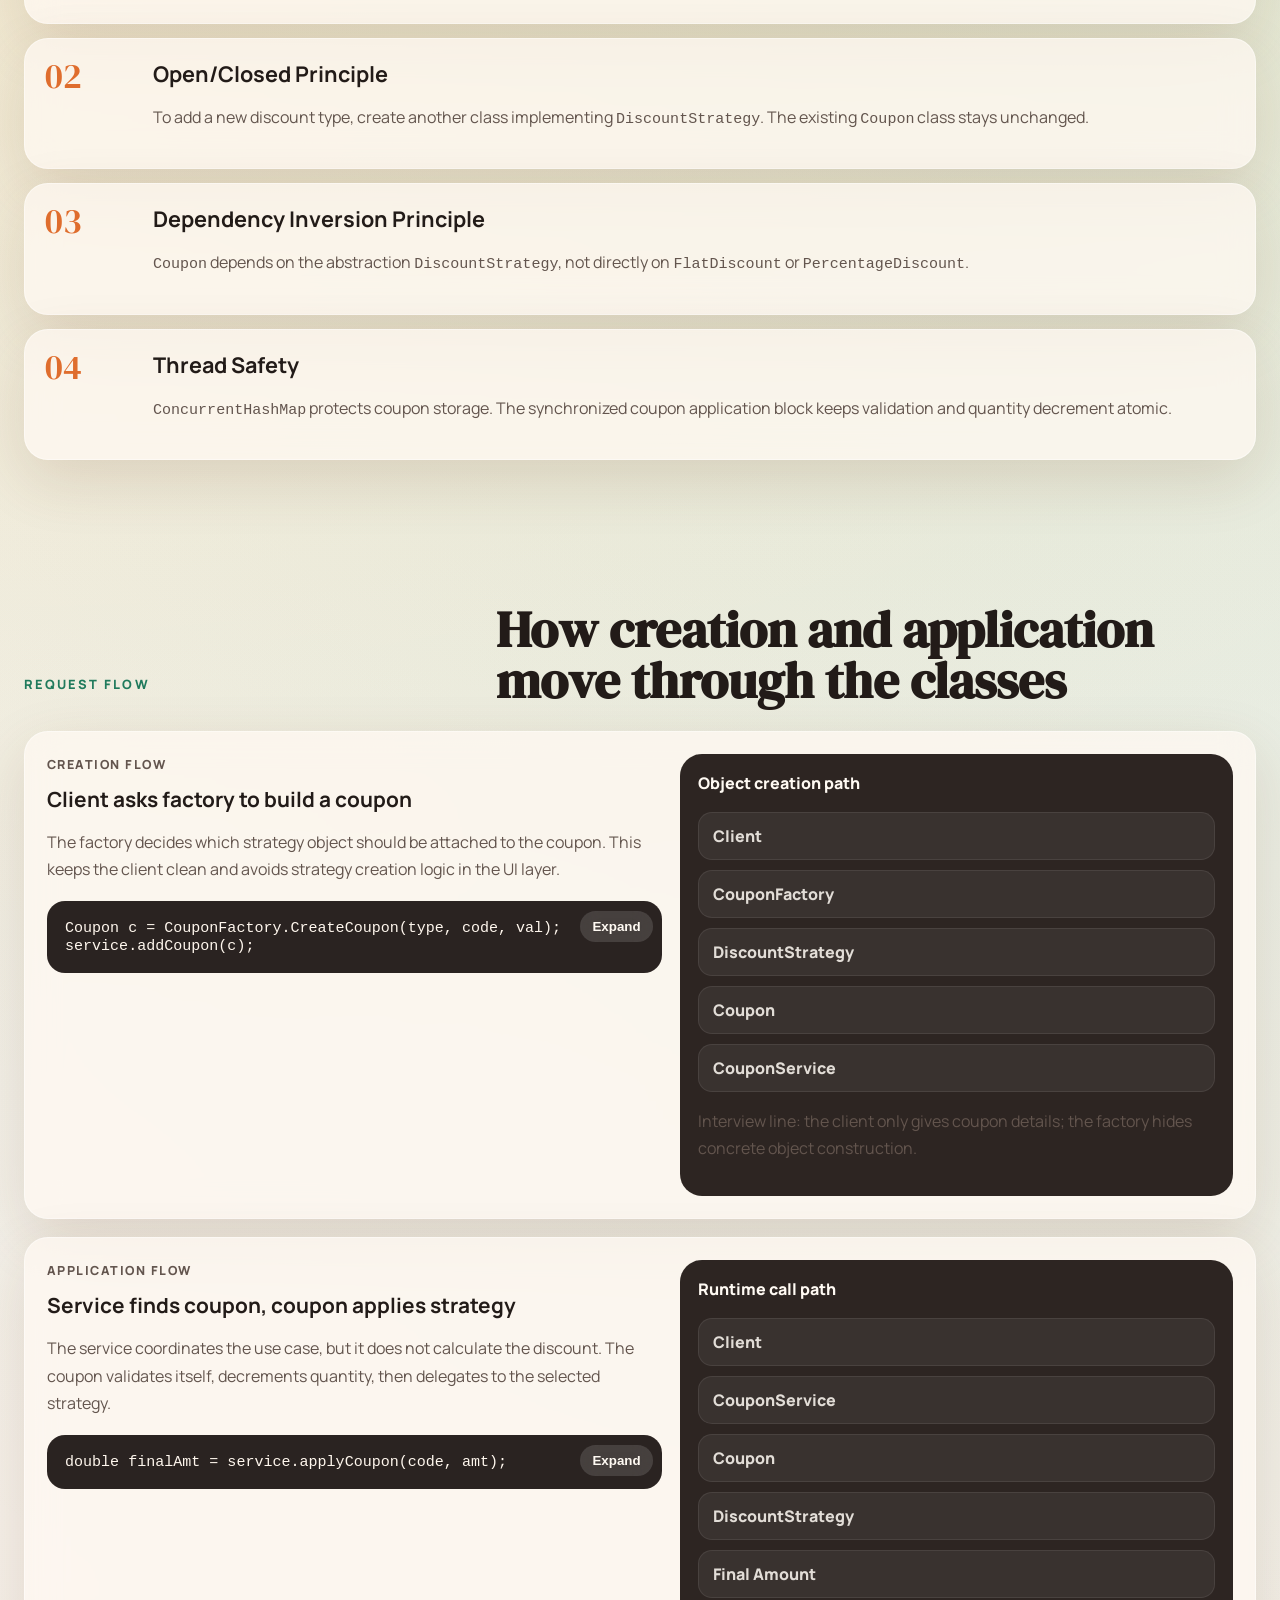
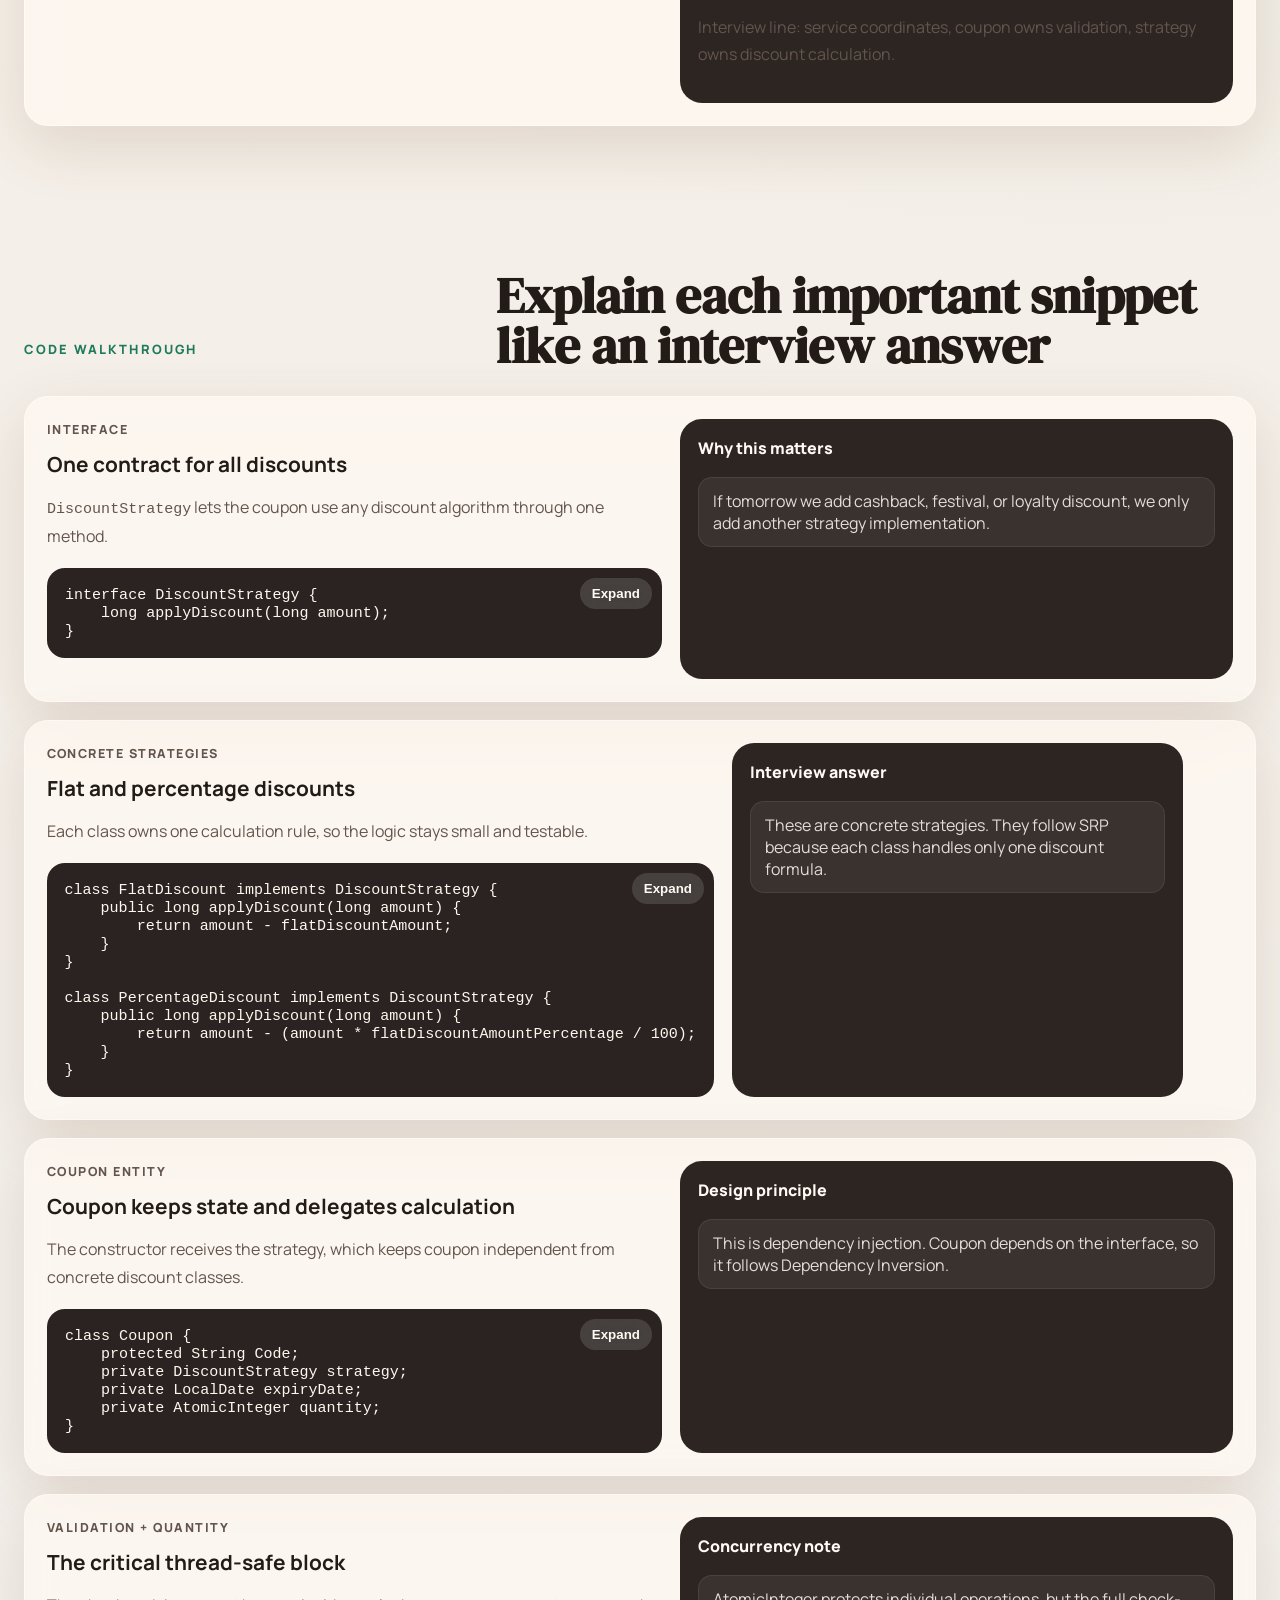
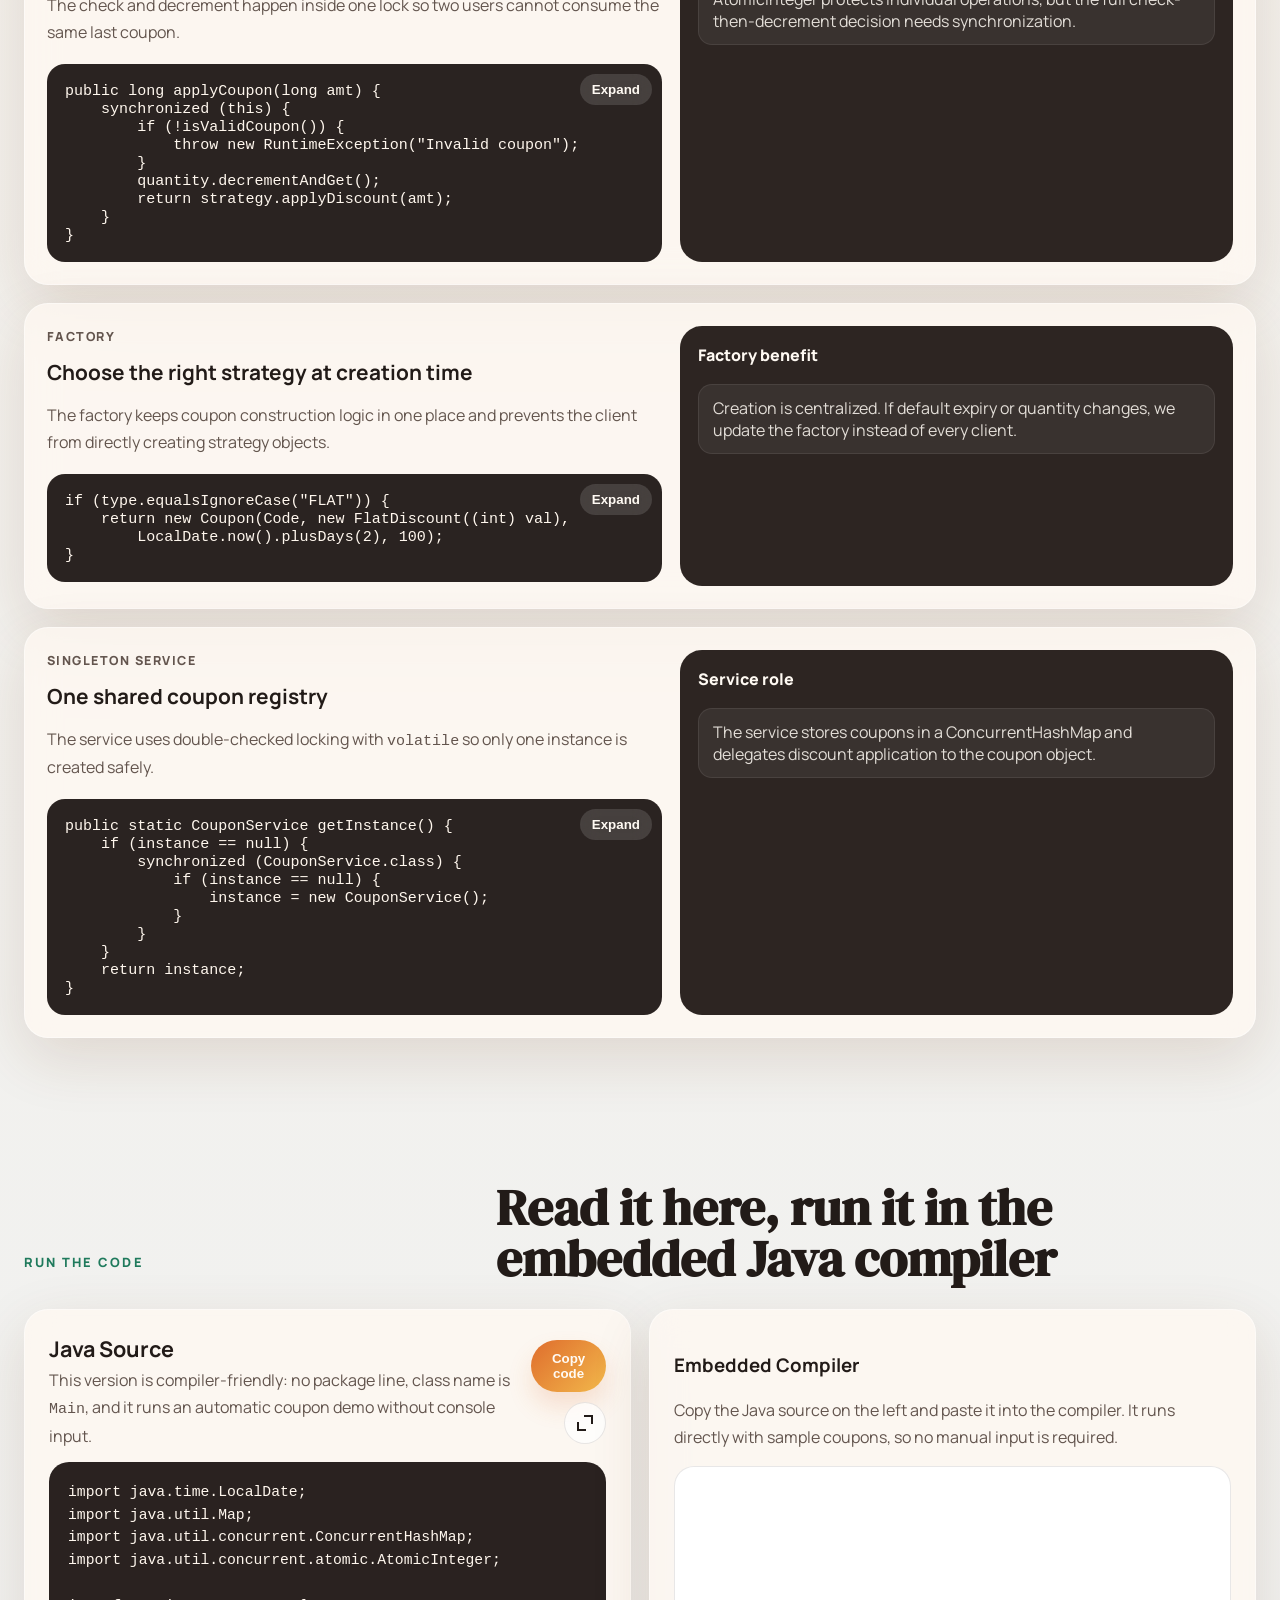
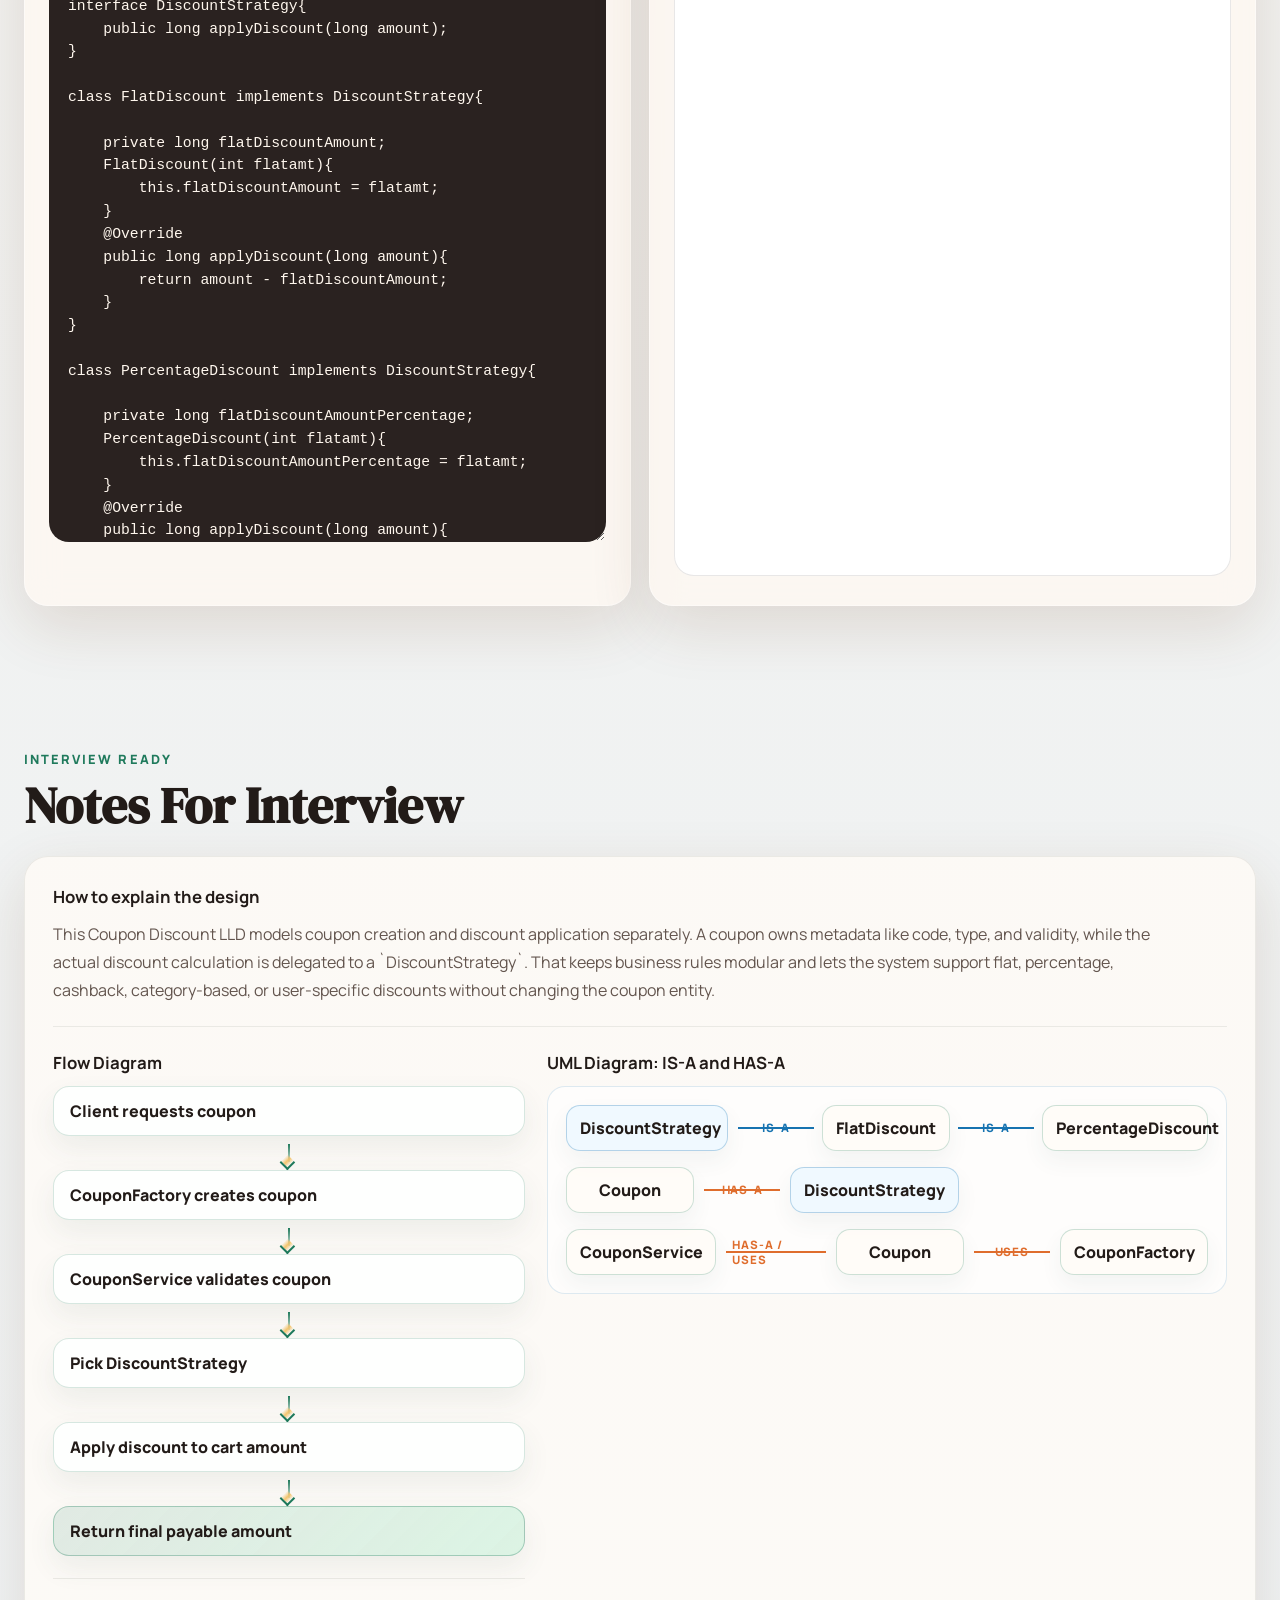
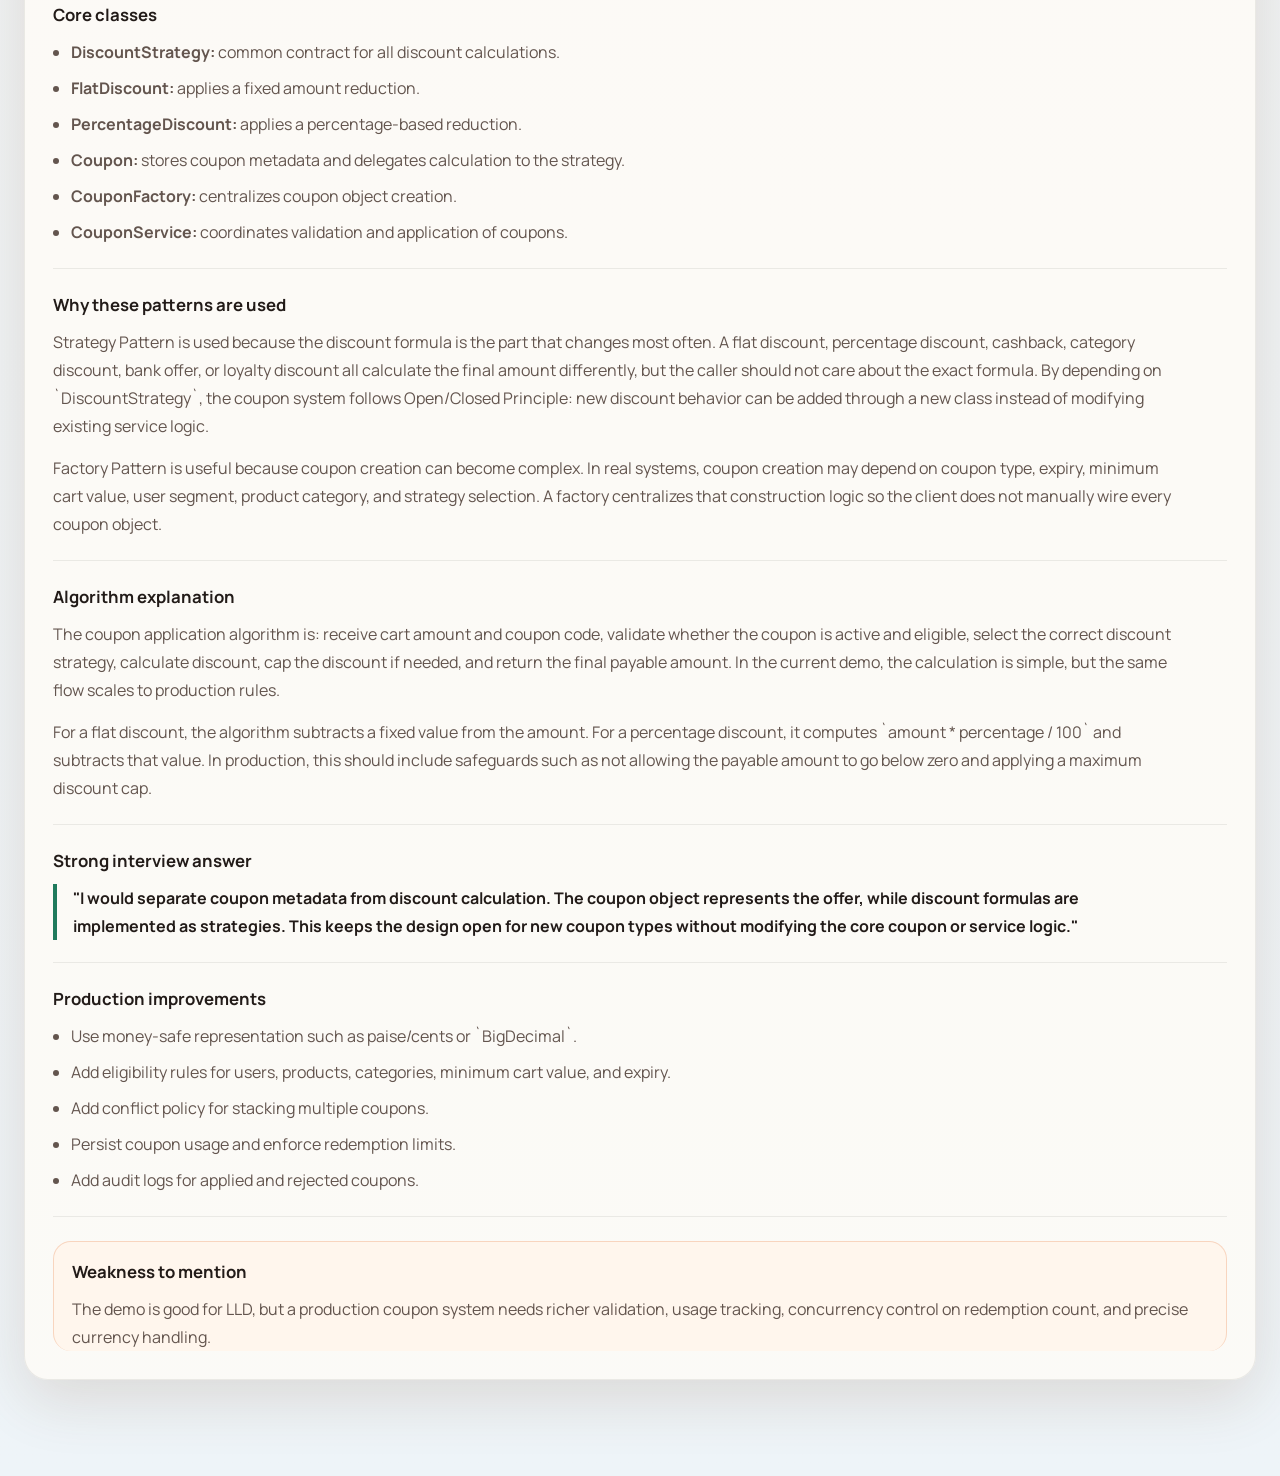
==== commit 02e6b733: "Added the tracker" ====
--- a/coupon-discount-page/index.html
+++ b/coupon-discount-page/index.html
@@ -9,6 +9,7 @@
   <link href="https://fonts.googleapis.com/css2?family=DM+Serif+Display:ital@0;1&family=Manrope:wght@400;500;600;700;800&display=swap" rel="stylesheet">
   <link rel="stylesheet" href="styles.css">
   <link rel="stylesheet" href="../interview-notes.css">
+  <link rel="stylesheet" href="../visitor-tracker.css">
 </head>
 <body>
   <div class="page-shell">
@@ -676,5 +677,6 @@
   </div>
 
   <script src="script.js"></script>
+  <script src="../visitor-tracker.js"></script>
 </body>
 </html>
--- a/visitor-tracker.css
+++ b/visitor-tracker.css
@@ -0,0 +1,56 @@
+.visitor-widget {
+  position: fixed;
+  right: 18px;
+  bottom: 18px;
+  z-index: 30;
+  display: inline-flex;
+  gap: 10px;
+  align-items: center;
+  padding: 10px 12px;
+  border: 1px solid rgba(34, 27, 24, 0.1);
+  border-radius: 999px;
+  background: rgba(255, 252, 247, 0.86);
+  color: var(--ink, #221b18);
+  box-shadow: 0 18px 42px rgba(34, 27, 24, 0.14);
+  backdrop-filter: blur(16px);
+  font: 800 0.82rem "Manrope", system-ui, sans-serif;
+}
+
+.visitor-widget.is-ready {
+  display: inline-flex;
+}
+
+.visitor-widget.is-error {
+  opacity: 0.72;
+}
+
+.visitor-stat {
+  display: inline-flex;
+  align-items: center;
+  gap: 6px;
+  white-space: nowrap;
+}
+
+.visitor-dot {
+  width: 9px;
+  height: 9px;
+  border-radius: 50%;
+  background: #1f9d6a;
+  box-shadow: 0 0 0 5px rgba(31, 157, 106, 0.14);
+}
+
+.visitor-divider {
+  width: 1px;
+  height: 18px;
+  background: rgba(34, 27, 24, 0.12);
+}
+
+@media (max-width: 720px) {
+  .visitor-widget {
+    right: 10px;
+    bottom: 10px;
+    max-width: calc(100% - 20px);
+    border-radius: 18px;
+    flex-wrap: wrap;
+  }
+}
